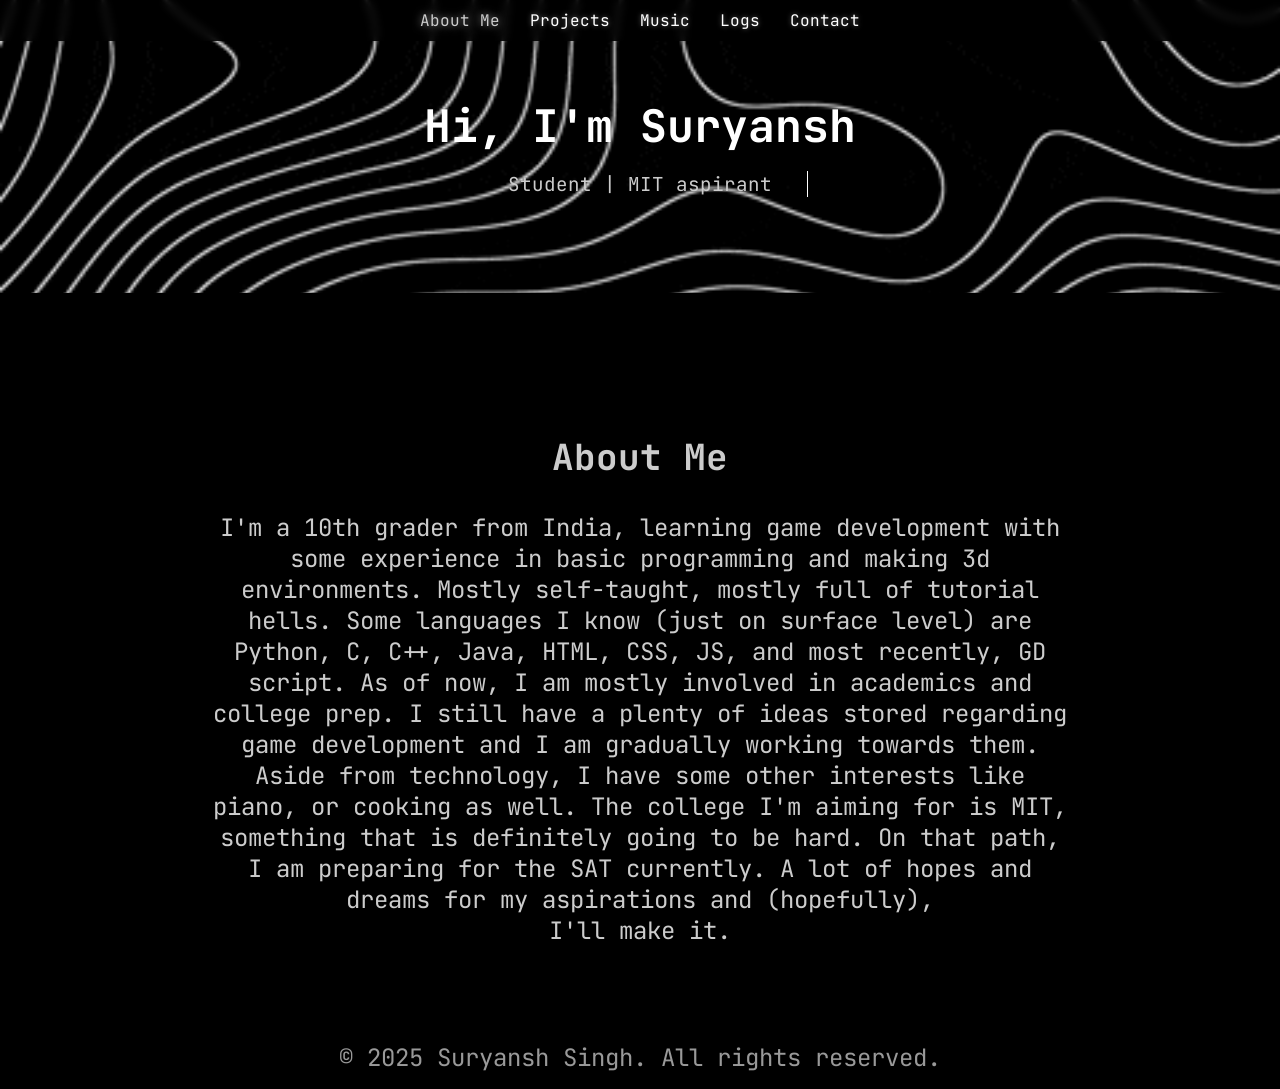
==== index.html @ 4a1736a3 "index.html: fixed commit revert" ====
<!DOCTYPE html>
<html lang="en">
<head>
  <meta charset="UTF-8" />
  <meta name="viewport" content="width=device-width, initial-scale=1.0"/>
  <title>My Portfolio</title>
  <link rel="stylesheet" href="style.css" />
  <link href="https://fonts.googleapis.com/css2?family=Fira+Mono&family=IBM+Plex+Mono&family=JetBrains+Mono&family=Source+Code+Pro&display=swap" rel="stylesheet">
</head>
<body>
  <nav>
    <ul class="tabs">
      <li class="tab active" data-tab="about">About Me</li>
      <li class="tab" data-tab="projects">Projects</li>
      <li class="tab" data-tab="music">Music</li>
      <li class="tab" data-tab="logs">Logs</li>
      <li class="tab" data-tab="contact">Contact</li>
    </ul>
  </nav>
  <header class="header">
    <div class="container">
      <h1>Hi, I'm Suryansh</h1>
      <p>Student | MIT aspirant</p>
    </div>
  </header>
  <main id="main">
    <div class="background-words"></div>
  <section id="about" class="tab-content active">
    <div class="container">
      <h2>About Me</h2>
      <br>
      <p>I'm a 10th grader from India, learning game development with some experience in basic programming and making 3d environments.
      Mostly self-taught, mostly full of tutorial hells.
      Some languages I know (just on surface level) are Python, C, C++, Java, HTML, CSS, JS, and most recently, GD script.
      As of now, I am mostly involved in academics and college prep.
      I still have a plenty of ideas stored regarding game development and I am gradually working towards them.
      Aside from technology, I have some other interests like piano, or cooking as well.
      The college I'm aiming for is MIT, something that is definitely going to be hard.
      On that path, I am preparing for the SAT currently.
      A lot of hopes and dreams for my aspirations and (hopefully),<br> I'll make it.
      </p>
    </div>
  </section>

  <section id="projects" class="tab-content">
    <div class="container">
      <h2>Projects</h2>
      <div class="project-list">
        <div class="project">
          <h3>Project One</h3>
          <p>A portfolio I made when I was around 10(it was worse than this one)</p>
        </div>
        <br><br>
        <div class="project">
          <h3>Project Two, and many more</h3>
          <p>A collection of old repositories on github I made when I was 11, mostly containg html css and js(its not that useful just basic stuff and normal ideas)</p>
        </div>
        <br><br>
        <div class="project">
          <h3>Project Three</h3>
          <p>Not really a "project", but some C files I started with in CS50 by harvard when I was 13(just a part of the course is on my github)</p>
        </div>
        <br><br>
        <div class="project">
          <h3>Project Four</h3>
          <p>A working download manager in Java I made when I was 13, while referring to a book that taught Java(Of course no one would use my manager and it had been replicated 100 times, but it was still an accomplishment for me)</p>
        </div>
        <br><br>
        <div class="project">
          <h3>Project Five</h3>
          <p>Mostly lost game projects, both 2d and 3d, but it was all tutorial garbage. I'm making one on my own now, so that's the big project 5</p>
        </div>
        <div class="project">
          <h3>Honorable Mention</h3>
          <p>This webpage itself is one of my best works(yes, thats how bad I usually am)</p>
        </div>
      </div>
    </div>
  </section>

<section id="music" class="tab-content">
  <div class="container">
    <h2>Music</h2>

    <p>Here are a few tracks I vibe to while working on projects:</p>
    <div class="spotify-embed">
      <iframe style="border-radius:12px" src="https://open.spotify.com/embed/track/0FcS0Cpz3tK1DLXIzr6iL2?utm_source=generator" width="100%" height="152" frameBorder="0" allowfullscreen="" allow="autoplay; clipboard-write; encrypted-media; fullscreen; picture-in-picture" loading="lazy"></iframe>
    </div>
    <br><br>
    <div class="spotify-embed">
      <iframe style="border-radius:12px" src="https://open.spotify.com/embed/track/6y87Q8nkhHP2YqowavLdPA?utm_source=generator" width="100%" height="152" frameBorder="0" allowfullscreen="" allow="autoplay; clipboard-write; encrypted-media; fullscreen; picture-in-picture" loading="lazy"></iframe>
    </div>
    <br><br>
    <div class="spotify-embed">
     <iframe style="border-radius:12px" src="https://open.spotify.com/embed/track/0G7OpVtCu40XSaISy0PvpD?utm_source=generator" width="100%" height="152" frameBorder="0" allowfullscreen="" allow="autoplay; clipboard-write; encrypted-media; fullscreen; picture-in-picture" loading="lazy"></iframe>
    </div>
  </div>
</section>
  <section id="logs" class="tab-content">
    <div class="container">
      <h2>Game Project Log</h2>
      <div class="log-list">
        <div class="log">
          <h3>LOG #1</h3>
          <p>August 6: Start of development phase</p>
        </div>
      </div>
    </div>
  </section>
  <section id="contact" class="tab-content">
    <div class="container">
      <h2>Contact Me</h2>
      <p>Discord: 01_zandatsu</p>
    </div>
  </main>
  </section>
  <footer class="footer">
    <div class="container">
      <p>&copy; 2025 Suryansh Singh. All rights reserved.</p>
    </div>
  </footer>
<script>
  const tabs = document.querySelectorAll('.tab');
  const contents = document.querySelectorAll('.tab-content');

  tabs.forEach(tab => {
    tab.addEventListener('click', () => {
      tabs.forEach(t => t.classList.remove('active'));
      contents.forEach(c => c.classList.remove('active'));

      tab.classList.add('active');
      document.getElementById(tab.dataset.tab).classList.add('active');
    });
  });
  </script>
</body>

</html>
---- style.css ----
@import url('https://fonts.googleapis.com/css2?family=JetBrains+Mono&display=swap');

* {
  margin: 0;
  padding: 0;
  box-sizing: border-box;
}

body {
  font-family: 'JetBrains Mono', monospace;
  font-size: x-large;
  color: #cccccc;
  background-color: #000000;
  position: relative;
  overflow-x: hidden;
  z-index: 0;
}
.container {
  max-width: 900px;
  margin: 0 auto;    
  padding: 0 20px;
  text-align: center;
}
.header {
  background: url('b&ww.gif') repeat;
  background-size: cover;
  background-position: center;
  background-attachment: fixed;
  color: #ffffff;
  text-align: center;
  padding: 6rem 0;
}

.header h1 {
  font-size: 2.8rem;
  margin-bottom: 1rem;
  animation: glowPulse 2s ease-in-out infinite;
}

.header p {
  font-size: 1.2rem;
  color: #cccccc;
  margin: auto;
  white-space: nowrap;
  overflow: hidden;
  border-right: 1px solid #ffffff;
  width: 28ch;
  animation:
    typewriter 3s steps(28) 1s 1 normal both,
    blinkCursor 0.75s step-end infinite;
}

.about,
.projects,
.contact,
.logs,
.music {
  position: relative;
  z-index: 1;
  max-width: 1000px;
  margin: 60px auto;
  padding: 2rem;
  background: black;
  border-radius: 10px;
  box-shadow: 0 0 15px rgba(255, 255, 255, 0.1);
  text-align: center;
  display: flex;
  flex-direction: column;
  align-items: center;
}

.about h2,
.projects h2,
.contact h2,
.logs h2,
.music h2 {
  color: #ffffff;
  margin-bottom: 1rem;
  text-align: center;
}

.projects .project-list,
.log .logs {
  display: grid;
  grid-template-columns: repeat(auto-fit, minmax(250px, 1fr));
  gap: 1.5rem;
}

.project,
.log {
  background: #111111;
  padding: 1rem;
  border-radius: 8px;
  color: #cccccc;
  border-left: 4px solid #ffffff;
}

.footer {
  background-color: #000000;
  color: #999999;
  text-align: center;
  padding: 1rem;
}

@keyframes glowPulse {
  0%, 100% {
    text-shadow:
      0 0 4px rgba(255, 255, 255, 0.6),
      0 0 8px rgba(255, 255, 255, 0.4);
  }
  50% {
    text-shadow:
      0 0 6px rgba(255, 255, 255, 0.8),
      0 0 12px rgba(255, 255, 255, 0.5);
  }
}

@keyframes typewriter {
  from { width: 0 }
  to { width: 28ch }
}

@keyframes blinkCursor {
  50% { border-color: transparent; }
}

nav {
  position: fixed;
  top: 0;
  width: 100%;
  background: rgba(0, 0, 0, 0.85);
  backdrop-filter: blur(4px);
  z-index: 1000;
}

.tabs {
  display: flex;
  justify-content: center;
  padding: 10px 0;
  list-style: none;
  margin: 0;
}

.tab {
  margin: 0 15px;
  cursor: pointer;
  font-size: 1rem;
  color: #ffffff;
  transition: color 0.3s;
  text-shadow: 0 0 5px rgba(255, 255, 255, 0.4);
}

.tab:hover,
.tab.active {
  color: #cccccc;
  text-shadow: 0 0 8px rgba(255, 255, 255, 0.6);
}

.tab-content {
  display: none;
  padding: 140px 30px 80px;
  animation: fadeIn 0.5s ease-in-out;
}

.tab-content.active {
  display: block;
}

@keyframes fadeIn {
  from {
    opacity: 0;
    transform: translateY(20px);
  }
  to {
    opacity: 1;
    transform: translateY(0);
  }
}

img {
  filter: grayscale(100%);
}
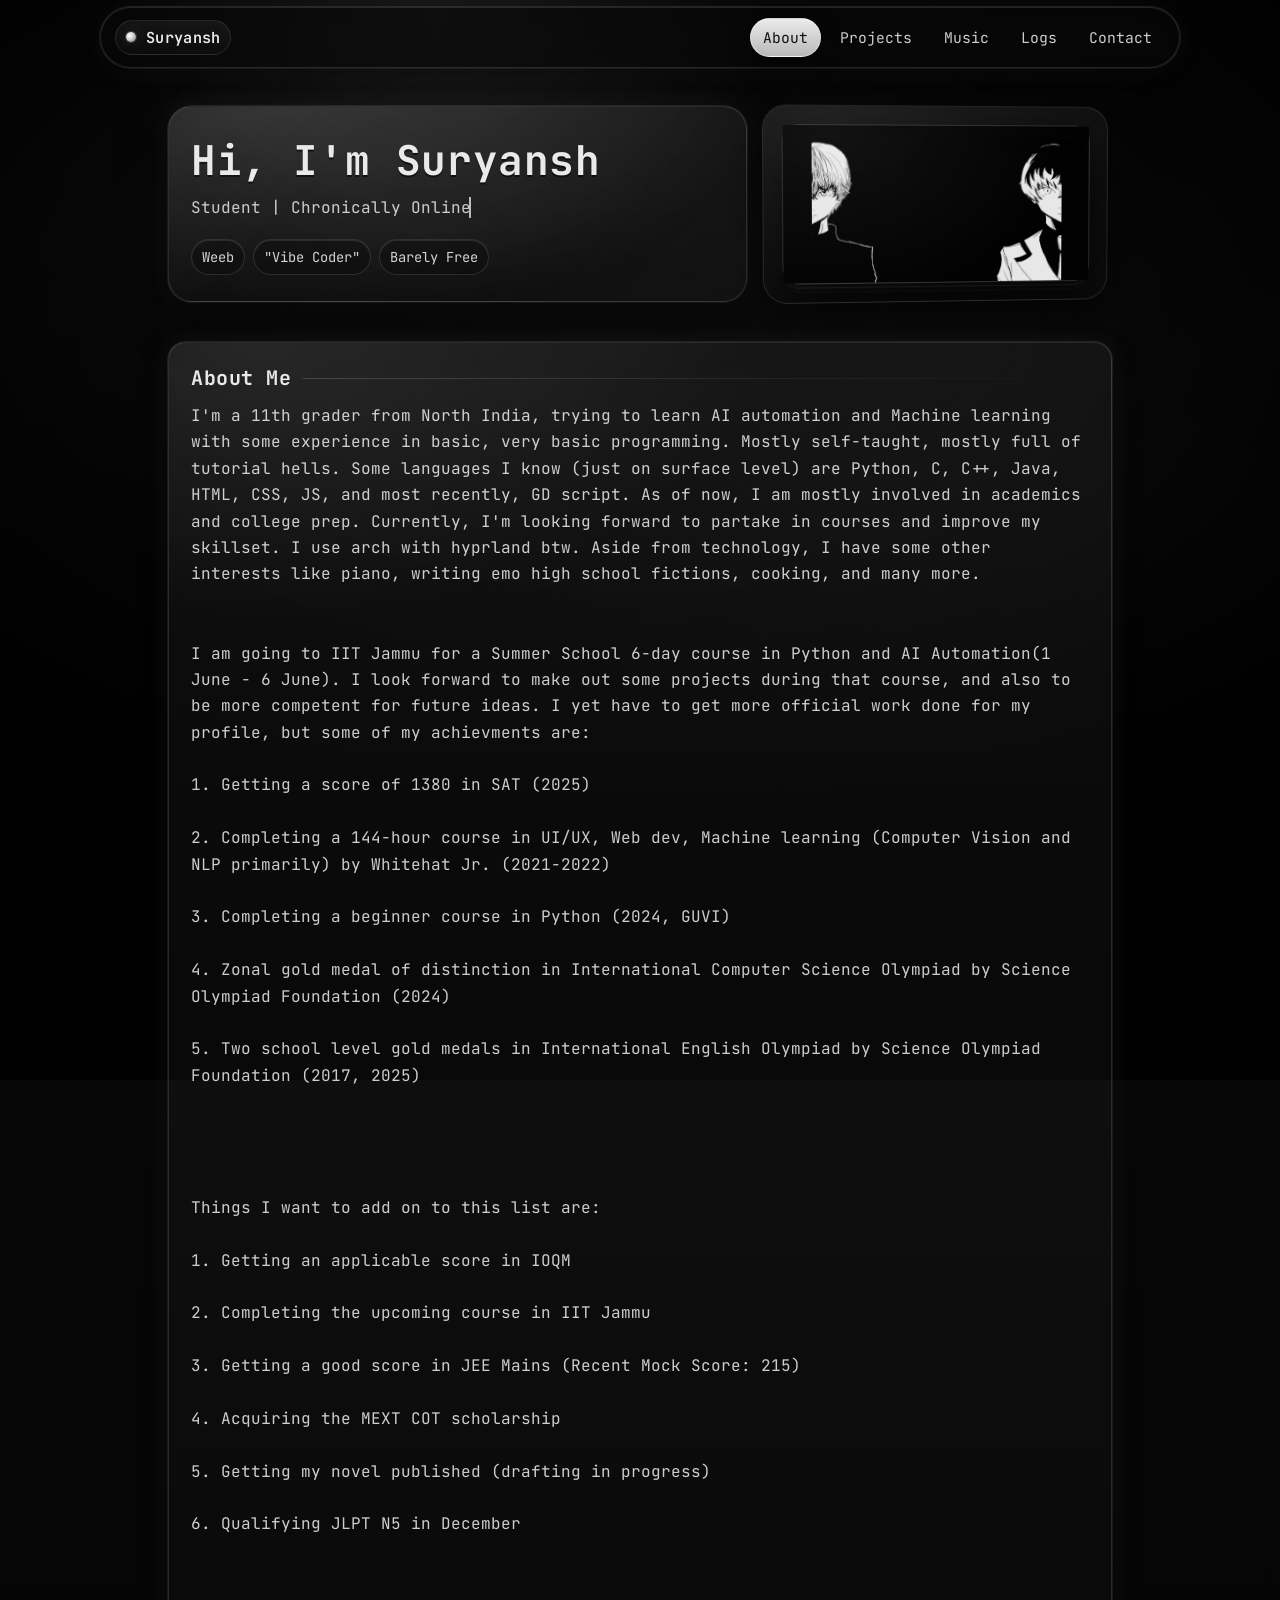
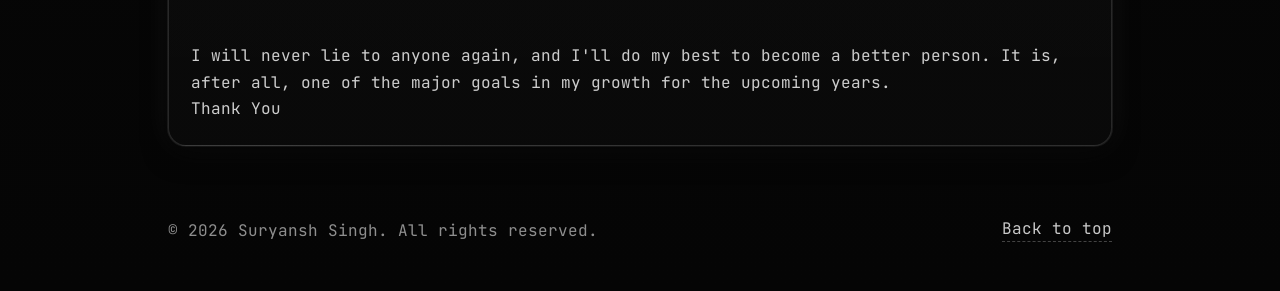
==== commit 0ff513a9: "portfolio: 2026 revamp" ====
--- a/index.html
+++ b/index.html
@@ -4,139 +4,263 @@
   <meta charset="UTF-8" />
   <meta name="viewport" content="width=device-width, initial-scale=1.0"/>
   <title>My Portfolio</title>
+
   <link rel="stylesheet" href="style.css" />
-  <link href="https://fonts.googleapis.com/css2?family=Fira+Mono&family=IBM+Plex+Mono&family=JetBrains+Mono&family=Source+Code+Pro&display=swap" rel="stylesheet">
+  <link href="https://fonts.googleapis.com/css2?family=JetBrains+Mono:wght@400;600&display=swap" rel="stylesheet">
 </head>
+
 <body>
-  <nav>
-    <ul class="tabs">
-      <li class="tab active" data-tab="about">About Me</li>
-      <li class="tab" data-tab="projects">Projects</li>
-      <li class="tab" data-tab="music">Music</li>
-      <li class="tab" data-tab="logs">Logs</li>
-      <li class="tab" data-tab="contact">Contact</li>
-    </ul>
+  <div class="bg" aria-hidden="true">
+    <div class="bg__vignette"></div>
+    <div class="bg__grain"></div>
+    <div class="bg__grid"></div>
+    <div class="bg__spotlight"></div>
+  </div>
+
+  <nav class="nav">
+    <div class="nav__inner">
+      <div class="nav__brand" title="Home">
+        <span class="nav__dot"></span>
+        <span class="nav__brandText">Suryansh</span>
+      </div>
+
+      <ul class="tabs" role="tablist" aria-label="Sections">
+        <li class="tab active" role="tab" aria-selected="true" tabindex="0" data-tab="about">About</li>
+        <li class="tab" role="tab" aria-selected="false" tabindex="0" data-tab="projects">Projects</li>
+        <li class="tab" role="tab" aria-selected="false" tabindex="0" data-tab="music">Music</li>
+        <li class="tab" role="tab" aria-selected="false" tabindex="0" data-tab="logs">Logs</li>
+        <li class="tab" role="tab" aria-selected="false" tabindex="0" data-tab="contact">Contact</li>
+      </ul>
+
+      <div class="nav__hint">Tab / click</div>
+    </div>
   </nav>
-  <header class="header">
-    <div class="container">
-      <h1>Hi, I'm Suryansh</h1>
-      <p>Student | MIT aspirant</p>
+
+  <header class="header" id="top">
+    <div class="container hero">
+      <div class="hero__panel">
+        <h1 class="hero__title">Hi, I'm Suryansh</h1>
+        <p class="hero__subtitle">Student | Chronically Online</Wannabe-Honest></p>
+
+        <div class="hero__meta">
+          <span class="pill">Weeb</span>
+          <span class="pill">"Vibe Coder"</span>
+          <span class="pill">Barely Free</span>
+        </div>
+      </div>
+
+      <div class="hero__cardStack" aria-hidden="true">
+        <div class="stackCard stackCard--back"></div>
+        <div class="stackCard stackCard--mid"></div>
+        <div class="stackCard stackCard--front">
+          <img class="stackImg"src="image.jpg"/>
+        </div>
+      </div>
     </div>
   </header>
+
   <main id="main">
-    <div class="background-words"></div>
-  <section id="about" class="tab-content active">
-    <div class="container">
-      <h2>About Me</h2>
-      <br>
-      <p>I'm a 10th grader from India, learning game development with some experience in basic programming and making 3d environments.
-      Mostly self-taught, mostly full of tutorial hells.
-      Some languages I know (just on surface level) are Python, C, C++, Java, HTML, CSS, JS, and most recently, GD script.
-      As of now, I am mostly involved in academics and college prep.
-      I still have a plenty of ideas stored regarding game development and I am gradually working towards them.
-      Aside from technology, I have some other interests like piano, or cooking as well.
-      The college I'm aiming for is MIT, something that is definitely going to be hard.
-      On that path, I am preparing for the SAT currently.
-      A lot of hopes and dreams for my aspirations and (hopefully),<br> I'll make it.
-      </p>
-    </div>
-  </section>
-
-  <section id="projects" class="tab-content">
-    <div class="container">
-      <h2>Projects</h2>
-      <div class="project-list">
-        <div class="project">
-          <h3>Project One</h3>
-          <p>A portfolio I made when I was around 10(it was worse than this one)</p>
-        </div>
-        <br><br>
-        <div class="project">
-          <h3>Project Two, and many more</h3>
-          <p>A collection of old repositories on github I made when I was 11, mostly containg html css and js(its not that useful just basic stuff and normal ideas)</p>
-        </div>
-        <br><br>
-        <div class="project">
-          <h3>Project Three</h3>
-          <p>Not really a "project", but some C files I started with in CS50 by harvard when I was 13(just a part of the course is on my github)</p>
-        </div>
-        <br><br>
-        <div class="project">
-          <h3>Project Four</h3>
-          <p>A working download manager in Java I made when I was 13, while referring to a book that taught Java(Of course no one would use my manager and it had been replicated 100 times, but it was still an accomplishment for me)</p>
-        </div>
-        <br><br>
-        <div class="project">
-          <h3>Project Five</h3>
-          <p>Mostly lost game projects, both 2d and 3d, but it was all tutorial garbage. I'm making one on my own now, so that's the big project 5</p>
-        </div>
-        <div class="project">
-          <h3>Honorable Mention</h3>
-          <p>This webpage itself is one of my best works(yes, thats how bad I usually am)</p>
-        </div>
-      </div>
-    </div>
-  </section>
-
-<section id="music" class="tab-content">
-  <div class="container">
-    <h2>Music</h2>
-
-    <p>Here are a few tracks I vibe to while working on projects:</p>
-    <div class="spotify-embed">
-      <iframe style="border-radius:12px" src="https://open.spotify.com/embed/track/0FcS0Cpz3tK1DLXIzr6iL2?utm_source=generator" width="100%" height="152" frameBorder="0" allowfullscreen="" allow="autoplay; clipboard-write; encrypted-media; fullscreen; picture-in-picture" loading="lazy"></iframe>
-    </div>
-    <br><br>
-    <div class="spotify-embed">
-      <iframe style="border-radius:12px" src="https://open.spotify.com/embed/track/6y87Q8nkhHP2YqowavLdPA?utm_source=generator" width="100%" height="152" frameBorder="0" allowfullscreen="" allow="autoplay; clipboard-write; encrypted-media; fullscreen; picture-in-picture" loading="lazy"></iframe>
-    </div>
-    <br><br>
-    <div class="spotify-embed">
-     <iframe style="border-radius:12px" src="https://open.spotify.com/embed/track/0G7OpVtCu40XSaISy0PvpD?utm_source=generator" width="100%" height="152" frameBorder="0" allowfullscreen="" allow="autoplay; clipboard-write; encrypted-media; fullscreen; picture-in-picture" loading="lazy"></iframe>
-    </div>
-  </div>
-</section>
-  <section id="logs" class="tab-content">
-    <div class="container">
-      <h2>Game Project Log</h2>
-      <div class="log-list">
-        <div class="log">
-          <h3>LOG #1</h3>
-          <p>August 6: Start of development phase</p>
-        </div>
-      </div>
-    </div>
-  </section>
-  <section id="contact" class="tab-content">
-    <div class="container">
-      <h2>Contact Me</h2>
-      <p>Discord: 01_zandatsu</p>
-    </div>
+    <section id="about" class="tab-content active" role="tabpanel" aria-labelledby="about-tab">
+      <div class="container">
+        <div class="panel">
+          <div class="panel__header">
+            <h2>About Me</h2>
+            <div class="panel__line"></div>
+          </div>
+
+          <p class="lead">
+            I'm a 11th grader from North India, trying to learn AI automation and Machine learning with some experience in basic, very basic programming.
+            Mostly self-taught, mostly full of tutorial hells.
+            Some languages I know (just on surface level) are Python, C, C++, Java, HTML, CSS, JS, and most recently, GD script.
+            As of now, I am mostly involved in academics and college prep.
+            Currently, I'm looking forward to partake in courses and improve my skillset.
+            I use arch with hyprland btw.
+            Aside from technology, I have some other interests like piano, writing emo high school fictions, cooking, and many more.
+            <br><br><br>
+            I am going to IIT Jammu for a Summer School 6-day course in Python and AI Automation(1 June - 6 June).
+            I look forward to make out some projects during that course, and also to be more competent for future ideas.
+            I yet have to get more official work done for my profile, but some of my achievments are:<br><br>
+            1. Getting a score of 1380 in SAT (2025)<br><br>
+            2. Completing a 144-hour course in UI/UX, Web dev, Machine learning (Computer Vision and NLP primarily) by Whitehat Jr. (2021-2022)<br><br>
+            3. Completing a beginner course in Python (2024, GUVI)<br><br>
+            4. Zonal gold medal of distinction in International Computer Science Olympiad by Science Olympiad Foundation (2024)<br><br>
+            5. Two school level gold medals in International English Olympiad by Science Olympiad Foundation (2017, 2025)<br><br>
+            <br><br><br>
+            Things I want to add on to this list are:<br><br>
+            1. Getting an applicable score in IOQM<br><br>
+            2. Completing the upcoming course in IIT Jammu<br><br>
+            3. Getting a good score in JEE Mains (Recent Mock Score: 215)<br><br>
+            4. Acquiring the MEXT COT scholarship<br><br>
+            5. Getting my novel published (drafting in progress)<br><br>
+            6. Qualifying JLPT N5 in December<br><br>
+            <br><br><br>
+            I will never lie to anyone again, and I'll do my best to become a better person. It is, after all, one of the major goals in my growth for the upcoming years.
+            <br>
+            Thank You
+          </p>
+        </div>
+      </div>
+    </section>
+    <section id="projects" class="tab-content" role="tabpanel">
+      <div class="container">
+        <div class="panel">
+          <div class="panel__header">
+            <h2>Projects</h2>
+            <div class="panel__line"></div>
+          </div>
+
+          <div class="grid">
+            <article class="card">
+              <h3>Project One</h3>
+              <p>A portfolio I made when I was around 10(it was worse than this one)</p>
+            </article>
+
+            <article class="card">
+              <h3>Project Two, and many more</h3>
+              <p>A collection of old repositories on github I made when I was 11, mostly containg html css and js(its not that useful just basic stuff and normal ideas)</p>
+            </article>
+
+            <article class="card">
+              <h3>Project Three</h3>
+              <p>Not really a "project", but some C files I started with in CS50 by harvard when I was 13(just a part of the course is on my github)</p>
+            </article>
+
+            <article class="card">
+              <h3>Project Four</h3>
+              <p>A working download manager in Java I made when I was 13, while referring to a book that taught Java (replicated 100 times, but it taught me a lot).</p>
+            </article>
+
+            <article class="card">
+              <h3>Project Five</h3>
+              <p>Mostly lost game projects, both 2d and 3d, but it was all tutorial garbage. I'm making one on my own now, so that's the big project 5</p>
+            </article>
+
+            <article class="card">
+              <h3>Honorable Mention</h3>
+              <p>This webpage itself is one of my best works (yes, thats how bad I usually am)</p>
+            </article>
+          </div>
+        </div>
+      </div>
+    </section>
+
+    <section id="music" class="tab-content" role="tabpanel">
+      <div class="container">
+        <div class="panel">
+          <div class="panel__header">
+            <h2>Music</h2>
+            <div class="panel__line"></div>
+          </div>
+
+          <p class="muted">My only playlist: </p>
+
+          <div class="embedList">
+            <div class="embedCard">
+              <iframe data-testid="embed-iframe" style="border-radius:12px" src="https://open.spotify.com/embed/playlist/4jfJbWgGCdaaZDLKvN53gX?utm_source=generator&theme=0" width="100%" height="352" frameBorder="0" allowfullscreen="" allow="autoplay; clipboard-write; encrypted-media; fullscreen; picture-in-picture" loading="lazy"></iframe>
+            </div>
+          </div>
+        </div>
+      </div>
+    </section>
+
+    <section id="logs" class="tab-content" role="tabpanel">
+      <div class="container">
+        <div class="panel">
+          <div class="panel__header">
+            <h2>Game Project Log</h2>
+            <div class="panel__line"></div>
+          </div>
+
+          <div class="grid grid--logs">
+            <article class="card card--log">
+              <h3>LOG #1</h3>
+              <p>Updating This Website!</p>
+            </article>
+          </div>
+        </div>
+      </div>
+    </section>
+    <section id="contact" class="tab-content" role="tabpanel">
+      <div class="container">
+        <div class="panel">
+          <div class="panel__header">
+            <h2>Contact Me</h2>
+            <div class="panel__line"></div>
+          </div>
+
+          <div class="contactRow">
+            <div class="card card--inline">
+              <h3>Discord</h3>
+              <p><span class="mono">swordsarecoolest</span></p>
+            </div>
+
+            <div class="card card--inline">
+              <h3>Tip</h3>
+              <p class="muted">Click tabs, use keyboard, hover cards. Have a good day.</p>
+            </div>
+          </div>
+        </div>
+      </div>
+    </section>
   </main>
-  </section>
+
   <footer class="footer">
-    <div class="container">
-      <p>&copy; 2025 Suryansh Singh. All rights reserved.</p>
+    <div class="container footer__inner">
+      <p>&copy; 2026 Suryansh Singh. All rights reserved.</p>
+      <a class="toTop" href="#top">Back to top</a>
     </div>
   </footer>
-<script>
-  const tabs = document.querySelectorAll('.tab');
-  const contents = document.querySelectorAll('.tab-content');
-
-  tabs.forEach(tab => {
-    tab.addEventListener('click', () => {
-      tabs.forEach(t => t.classList.remove('active'));
+
+  <script>
+    const tabs = document.querySelectorAll('.tab');
+    const contents = document.querySelectorAll('.tab-content');
+
+    function setActive(tab) {
+      tabs.forEach(t => {
+        t.classList.remove('active');
+        t.setAttribute('aria-selected', 'false');
+        t.tabIndex = -1;
+      });
       contents.forEach(c => c.classList.remove('active'));
 
       tab.classList.add('active');
-      document.getElementById(tab.dataset.tab).classList.add('active');
+      tab.setAttribute('aria-selected', 'true');
+      tab.tabIndex = 0;
+
+      const panel = document.getElementById(tab.dataset.tab);
+      panel.classList.add('active');
+      panel.style.animation = 'none';
+      panel.offsetHeight; //refloww
+      panel.style.animation = '';
+    }
+
+    tabs.forEach(tab => {
+      tab.addEventListener('click', () => setActive(tab));
+      tab.addEventListener('keydown', (e) => {
+        const idx = [...tabs].indexOf(tab);
+        if (e.key === 'Enter' || e.key === ' ') {
+          e.preventDefault();
+          setActive(tab);
+        }
+        if (e.key === 'ArrowRight') {
+          e.preventDefault();
+          tabs[(idx + 1) % tabs.length].focus();
+        }
+        if (e.key === 'ArrowLeft') {
+          e.preventDefault();
+          tabs[(idx - 1 + tabs.length) % tabs.length].focus();
+        }
+      });
     });
-  });
+    const stack = document.querySelector('.hero__cardStack');
+    window.addEventListener('mousemove', (e) => {
+      if (!stack) return;
+      const x = (e.clientX / window.innerWidth - 0.5);
+      const y = (e.clientY / window.innerHeight - 0.5);
+      stack.style.setProperty('--rx', String((-y * 6).toFixed(2)) + 'deg');
+      stack.style.setProperty('--ry', String((x * 10).toFixed(2)) + 'deg');
+    }, { passive: true });
   </script>
 </body>
-
-</html> 
-
-
-
-
+</html>
+
--- a/style.css
+++ b/style.css
@@ -1,183 +1,457 @@
-@import url('https://fonts.googleapis.com/css2?family=JetBrains+Mono&display=swap');
-
-* {
-  margin: 0;
-  padding: 0;
-  box-sizing: border-box;
-}
-
-body {
-  font-family: 'JetBrains Mono', monospace;
-  font-size: x-large;
-  color: #cccccc;
-  background-color: #000000;
-  position: relative;
-  overflow-x: hidden;
-  z-index: 0;
-}
-.container {
-  max-width: 900px;
-  margin: 0 auto;    
-  padding: 0 20px;
-  text-align: center;
-}
-.header {
-  background: url('b&ww.gif') repeat;
-  background-size: cover;
-  background-position: center;
-  background-attachment: fixed;
-  color: #ffffff;
-  text-align: center;
-  padding: 6rem 0;
-}
-
-.header h1 {
-  font-size: 2.8rem;
-  margin-bottom: 1rem;
-  animation: glowPulse 2s ease-in-out infinite;
-}
-
-.header p {
-  font-size: 1.2rem;
-  color: #cccccc;
-  margin: auto;
+@import url('https://fonts.googleapis.com/css2?family=JetBrains+Mono:wght@400;600&display=swap');
+
+:root{
+  --bg0:#050505;
+  --bg1:#090909;
+  --panel:#0b0b0b;
+  --panel2:#101010;
+  --ink:#e9e9e9;
+  --muted:#b9b9b9;
+  --dim:#8c8c8c;
+
+  --border: rgba(255,255,255,.10);
+  --border2: rgba(255,255,255,.14);
+
+  --shadowA: 0 18px 45px rgba(0,0,0,.65);
+  --shadowB: 0 10px 24px rgba(0,0,0,.55);
+  --shadowC: 0 6px 16px rgba(0,0,0,.45);
+
+  --radius: 18px;
+  --radius2: 14px;
+
+  --glow: 0 0 0 1px rgba(255,255,255,.10), 0 0 32px rgba(255,255,255,.06);
+  --ease: cubic-bezier(.2,.8,.2,1);
+
+  --navH: 74px;
+}
+
+*{ box-sizing:border-box; }
+html{ scroll-behavior:smooth; }
+body{
+  margin:0;
+  font-family:'JetBrains Mono', ui-monospace, SFMono-Regular, Menlo, Monaco, Consolas, "Liberation Mono","Courier New", monospace;
+  color: var(--ink);
+  background: radial-gradient(1200px 700px at 15% 10%, #101010 0%, transparent 55%),
+              radial-gradient(1000px 700px at 85% 25%, #0e0e0e 0%, transparent 55%),
+              linear-gradient(180deg, var(--bg1), var(--bg0));
+  overflow-x:hidden;
+}
+
+/* Background FX (monochrome only) */
+.bg{ position:fixed; inset:0; z-index:-1; pointer-events:none; }
+.bg__vignette{
+  position:absolute; inset:-20%;
+  background:
+    radial-gradient(closest-side at 50% 40%, rgba(0,0,0,0) 0%, rgba(0,0,0,.65) 70%, rgba(0,0,0,.95) 100%);
+  transform: translateZ(0);
+}
+.bg__grid{
+  position:absolute; inset:0;
+  background:
+    linear-gradient(rgba(255,255,255,.06) 1px, transparent 1px),
+    linear-gradient(90deg, rgba(255,255,255,.06) 1px, transparent 1px);
+  background-size: 80px 80px;
+  opacity:.08;
+  mask-image: radial-gradient(closest-side at 50% 20%, rgba(0,0,0,.9), rgba(0,0,0,0));
+}
+.bg__spotlight{
+  position:absolute; inset:-30%;
+  background: radial-gradient(600px 480px at 40% 20%, rgba(255,255,255,.12), transparent 60%);
+  filter: blur(2px);
+  opacity:.55;
+}
+.bg__grain{
+  position:absolute; inset:0;
+  background-image: url("data:image/svg+xml,%3Csvg xmlns='http://www.w3.org/2000/svg' width='260' height='260'%3E%3Cfilter id='n'%3E%3CfeTurbulence type='fractalNoise' baseFrequency='.75' numOctaves='3' stitchTiles='stitch'/%3E%3C/filter%3E%3Crect width='260' height='260' filter='url(%23n)' opacity='.22'/%3E%3C/svg%3E");
+  opacity:.07;
+  mix-blend-mode: overlay;
+}
+
+.container{
+  max-width: 980px;
+  margin: 0 auto;
+  padding: 0 18px;
+}
+
+.nav{
+  position:fixed;
+  top:0; left:0; right:0;
+  z-index:1000;
+  height: var(--navH);
+  display:flex;
+  align-items:center;
+  padding: 12px 14px;
+}
+.nav__inner{
+  width:min(1080px, calc(100% - 10px));
+  margin:0 auto;
+  display:flex;
+  align-items:center;
+  justify-content:space-between;
+  gap:14px;
+
+  border: 1px solid rgba(255,255,255,.12);
+  border-radius: 999px;
+  background: rgba(10,10,10,.55);
+  backdrop-filter: blur(10px);
+  box-shadow: var(--shadowC), var(--glow);
+  padding: 10px 14px;
+}
+
+.nav__brand{
+  display:flex;
+  align-items:center;
+  gap:10px;
+  padding: 6px 10px;
+  border-radius:999px;
+  border: 1px solid rgba(255,255,255,.10);
+  background: linear-gradient(180deg, rgba(255,255,255,.06), rgba(255,255,255,.02));
+}
+.nav__dot{
+  width:10px; height:10px;
+  border-radius:999px;
+  background: radial-gradient(circle at 35% 35%, #fff, #cfcfcf 45%, #6d6d6d 100%);
+  box-shadow: 0 0 0 1px rgba(255,255,255,.18), 0 0 16px rgba(255,255,255,.14);
+}
+.nav__brandText{
+  font-weight:600;
+  letter-spacing:.3px;
+  font-size: .95rem;
+  color: rgba(255,255,255,.92);
+}
+
+.nav__hint{
+  display:none;
+  color: rgba(255,255,255,.55);
+  font-size:.85rem;
+  padding-right: 6px;
+}
+
+.tabs{
+  list-style:none;
+  margin:0;
+  padding:0;
+  display:flex;
+  align-items:center;
+  gap: 6px;
+  flex-wrap:wrap;
+  justify-content:center;
+}
+.tab{
+  user-select:none;
+  cursor:pointer;
+  padding: 9px 12px;
+  border-radius:999px;
+  color: rgba(255,255,255,.80);
+  font-size:.92rem;
+  border: 1px solid transparent;
+  transition: transform .22s var(--ease), background .22s var(--ease), border-color .22s var(--ease), color .22s var(--ease);
+  outline: none;
+}
+.tab:hover{
+  transform: translateY(-1px);
+  border-color: rgba(255,255,255,.14);
+  background: rgba(255,255,255,.06);
+}
+.tab.active{
+  color: rgba(0,0,0,.92);
+  background: linear-gradient(180deg, rgba(255,255,255,.92), rgba(255,255,255,.72));
+  border-color: rgba(255,255,255,.35);
+  box-shadow: 0 10px 22px rgba(0,0,0,.35);
+}
+.tab:focus-visible{
+  box-shadow: 0 0 0 3px rgba(255,255,255,.16);
+}
+
+.header{
+  padding-top: calc(var(--navH) + 32px);
+  padding-bottom: 22px;
+}
+.hero{
+  display:grid;
+  grid-template-columns: 1.25fr .75fr;
+  align-items:stretch;
+  gap: 18px;
+}
+.hero__panel{
+  border-radius: calc(var(--radius) + 6px);
+  border: 1px solid rgba(255,255,255,.12);
+  background:
+    radial-gradient(900px 380px at 20% 0%, rgba(255,255,255,.10), transparent 55%),
+    linear-gradient(180deg, rgba(255,255,255,.06), rgba(255,255,255,.02));
+  box-shadow: var(--shadowA), var(--glow);
+  padding: 26px 22px;
+  position:relative;
+  overflow:hidden;
+}
+.hero__panel:before{
+  content:"";
+  position:absolute;
+  inset:0;
+  background:
+    linear-gradient(135deg, rgba(255,255,255,.10), transparent 35%),
+    linear-gradient(315deg, rgba(255,255,255,.06), transparent 40%);
+  opacity:.35;
+  pointer-events:none;
+}
+.hero__title{
+  margin:0 0 10px 0;
+  font-size: clamp(2rem, 3.2vw, 3rem);
+  letter-spacing: .6px;
+  text-shadow: 0 2px 0 rgba(0,0,0,.55);
+}
+.hero__subtitle{
+  margin:0;
+  color: rgba(255,255,255,.78);
+  display:inline-block;
+  padding-right: 8px;
+  border-right: 2px solid rgba(255,255,255,.7);
   white-space: nowrap;
   overflow: hidden;
-  border-right: 1px solid #ffffff;
   width: 28ch;
   animation:
-    typewriter 3s steps(28) 1s 1 normal both,
-    blinkCursor 0.75s step-end infinite;
-}
-
-.about,
-.projects,
-.contact,
-.logs,
-.music {
-  position: relative;
-  z-index: 1;
-  max-width: 1000px;
-  margin: 60px auto;
-  padding: 2rem;
-  background: black;
-  border-radius: 10px;
-  box-shadow: 0 0 15px rgba(255, 255, 255, 0.1);
-  text-align: center;
-  display: flex;
-  flex-direction: column;
-  align-items: center;
-}
-
-.about h2,
-.projects h2,
-.contact h2,
-.logs h2,
-.music h2 {
-  color: #ffffff;
-  margin-bottom: 1rem;
-  text-align: center;
-}
-
-.projects .project-list,
-.log .logs {
-  display: grid;
-  grid-template-columns: repeat(auto-fit, minmax(250px, 1fr));
-  gap: 1.5rem;
-}
-
-.project,
-.log {
-  background: #111111;
-  padding: 1rem;
-  border-radius: 8px;
-  color: #cccccc;
-  border-left: 4px solid #ffffff;
-}
-
-.footer {
-  background-color: #000000;
-  color: #999999;
-  text-align: center;
-  padding: 1rem;
-}
-
-@keyframes glowPulse {
-  0%, 100% {
-    text-shadow:
-      0 0 4px rgba(255, 255, 255, 0.6),
-      0 0 8px rgba(255, 255, 255, 0.4);
-  }
-  50% {
-    text-shadow:
-      0 0 6px rgba(255, 255, 255, 0.8),
-      0 0 12px rgba(255, 255, 255, 0.5);
-  }
-}
-
-@keyframes typewriter {
-  from { width: 0 }
-  to { width: 28ch }
-}
-
-@keyframes blinkCursor {
+    typewriter 2.6s steps(28) .5s 1 both,
+    blinkCursor .8s step-end infinite;
+}
+
+.hero__meta{
+  margin-top: 16px;
+  display:flex;
+  flex-wrap:wrap;
+  gap:8px;
+}
+.pill{
+  display:inline-flex;
+  align-items:center;
+  gap:8px;
+  padding: 8px 10px;
+  border-radius: 999px;
+  border: 1px solid rgba(255,255,255,.12);
+  background: rgba(0,0,0,.25);
+  color: rgba(255,255,255,.82);
+  box-shadow: inset 0 1px 0 rgba(255,255,255,.10);
+  font-size:.86rem;
+}
+
+.hero__cardStack{
+  border-radius: calc(var(--radius) + 6px);
+  border: 1px solid rgba(255,255,255,.10);
+  background: linear-gradient(180deg, rgba(255,255,255,.05), rgba(255,255,255,.015));
+  box-shadow: var(--shadowA);
+  position:relative;
+  overflow:hidden;
+  min-height: 190px;
+  transform-style: preserve-3d;
+  transform: perspective(900px) rotateX(var(--rx, -2deg)) rotateY(var(--ry, 6deg));
+  transition: transform .3s var(--ease);
+}
+.stackCard{
+  position:absolute;
+  inset: 18px;
+  border-radius: 16px;
+  border: 1px solid rgba(255,255,255,.14);
+  background:
+    radial-gradient(500px 240px at 20% 0%, rgba(255,255,255,.10), transparent 55%),
+    linear-gradient(180deg, rgba(0,0,0,.35), rgba(0,0,0,.08));
+  box-shadow:
+    0 22px 45px rgba(0,0,0,.55),
+    inset 0 1px 0 rgba(255,255,255,.12);
+}
+.stackCard--back{ transform: translateZ(-60px) translateY(10px) scale(.98); opacity:.55; }
+.stackCard--mid{ transform: translateZ(-30px) translateY(5px) scale(.99); opacity:.70; }
+.stackCard--front{
+  transform: translateZ(0);
+  opacity:.9;
+}
+.hero__cardStack:after{
+  content:"";
+  position:absolute;
+  inset:-30%;
+  background: radial-gradient(400px 300px at 30% 25%, rgba(255,255,255,.14), transparent 60%);
+  opacity:.45;
+  pointer-events:none;
+}
+
+.tab-content{
+  display:none;
+  padding: 18px 0 36px;
+}
+.tab-content.active{
+  display:block;
+  animation: panelIn .5s var(--ease) both;
+}
+
+.panel{
+  border-radius: var(--radius);
+  border: 1px solid rgba(255,255,255,.12);
+  background:
+    radial-gradient(900px 500px at 10% 0%, rgba(255,255,255,.08), transparent 55%),
+    linear-gradient(180deg, rgba(255,255,255,.05), rgba(255,255,255,.02));
+  box-shadow: var(--shadowB), var(--glow);
+  padding: 22px;
+}
+.panel__header{
+  display:flex;
+  align-items:center;
+  gap:12px;
+  margin-bottom: 12px;
+}
+.panel h2{
+  margin:0;
+  font-size: 1.25rem;
+  letter-spacing: .5px;
+}
+.panel__line{
+  height:1px;
+  flex:1;
+  background: linear-gradient(90deg, rgba(255,255,255,.20), rgba(255,255,255,0));
+  opacity:.8;
+}
+
+.lead{
+  margin: 0;
+  color: rgba(255,255,255,.80);
+  line-height: 1.65;
+  font-size: 1rem;
+}
+.muted{ color: rgba(255,255,255,.64); }
+
+.grid{
+  margin-top: 14px;
+  display:grid;
+  grid-template-columns: repeat(12, 1fr);
+  gap: 14px;
+}
+.card{
+  grid-column: span 6;
+  border-radius: var(--radius2);
+  border: 1px solid rgba(255,255,255,.12);
+  background:
+    linear-gradient(180deg, rgba(255,255,255,.05), rgba(255,255,255,.015));
+  box-shadow:
+    0 16px 40px rgba(0,0,0,.55),
+    inset 0 1px 0 rgba(255,255,255,.10);
+  padding: 16px 16px 14px;
+  transition: transform .25s var(--ease), box-shadow .25s var(--ease), border-color .25s var(--ease);
+  position:relative;
+  overflow:hidden;
+}
+.card:before{
+  content:"";
+  position:absolute;
+  inset:-40%;
+  background: radial-gradient(420px 260px at 25% 20%, rgba(255,255,255,.10), transparent 60%);
+  opacity:.35;
+  transform: translateZ(0);
+  pointer-events:none;
+}
+.card:hover{
+  transform: translateY(-4px);
+  border-color: rgba(255,255,255,.20);
+  box-shadow:
+    0 28px 60px rgba(0,0,0,.70),
+    inset 0 1px 0 rgba(255,255,255,.12);
+}
+.card h3{
+  margin: 0 0 8px;
+  font-size: 1.05rem;
+  letter-spacing: .3px;
+}
+.card p{
+  margin:0;
+  color: rgba(255,255,255,.74);
+  line-height: 1.55;
+  font-size: .95rem;
+}
+
+.grid--logs .card{ grid-column: span 12; }
+.card--inline{ grid-column: span 6; }
+
+.contactRow{
+  margin-top: 14px;
+  display:grid;
+  grid-template-columns: repeat(12, 1fr);
+  gap: 14px;
+}
+.contactRow .card{ grid-column: span 6; }
+
+.embedList{
+  margin-top: 14px;
+  display:grid;
+  gap: 14px;
+}
+.embedCard{
+  border-radius: var(--radius2);
+  border: 1px solid rgba(255,255,255,.12);
+  background: linear-gradient(180deg, rgba(255,255,255,.05), rgba(255,255,255,.015));
+  box-shadow: var(--shadowC), inset 0 1px 0 rgba(255,255,255,.10);
+  padding: 12px;
+}
+
+.mono{
+  padding: 2px 8px;
+  border-radius: 999px;
+  border: 1px solid rgba(255,255,255,.12);
+  background: rgba(255,255,255,.06);
+}
+
+.footer{
+  padding: 22px 0 34px;
+  color: rgba(255,255,255,.55);
+}
+.footer__inner{
+  display:flex;
+  align-items:center;
+  justify-content:space-between;
+  gap: 12px;
+}
+.toTop{
+  color: rgba(255,255,255,.78);
+  text-decoration:none;
+  border-bottom: 1px dashed rgba(255,255,255,.25);
+  padding-bottom: 2px;
+}
+.toTop:hover{ border-bottom-color: rgba(255,255,255,.55); }
+
+img{ filter: grayscale(100%); }
+
+@keyframes typewriter{
+  from { width: 0; }
+  to { width: 28ch; }
+}
+@keyframes blinkCursor{
   50% { border-color: transparent; }
 }
-
-nav {
-  position: fixed;
-  top: 0;
+@keyframes panelIn{
+  from{ opacity:0; transform: translateY(14px) scale(.99); }
+  to{ opacity:1; transform: translateY(0) scale(1); }
+}
+
+@media (max-width: 900px){
+  .hero{ grid-template-columns: 1fr; }
+  .hero__cardStack{ min-height: 160px; }
+  .nav__hint{ display:none; }
+}
+@media (max-width: 680px){
+  .nav{ padding: 10px 10px; height: auto; }
+  .nav__inner{ border-radius: 18px; padding: 10px; }
+  .tabs{ justify-content:flex-start; }
+  .tab{ padding: 8px 10px; }
+  .card{ grid-column: span 12; }
+  .contactRow .card{ grid-column: span 12; }
+  .footer__inner{ flex-direction:column; align-items:flex-start; }
+}
+
+@media (prefers-reduced-motion: reduce){
+  *{ animation: none !important; transition: none !important; }
+  html{ scroll-behavior:auto; }
+  .hero__cardStack{ transform:none !important; }
+}
+.stackImg{
   width: 100%;
-  background: rgba(0, 0, 0, 0.85);
-  backdrop-filter: blur(4px);
-  z-index: 1000;
-}
-
-.tabs {
-  display: flex;
-  justify-content: center;
-  padding: 10px 0;
-  list-style: none;
-  margin: 0;
-}
-
-.tab {
-  margin: 0 15px;
-  cursor: pointer;
-  font-size: 1rem;
-  color: #ffffff;
-  transition: color 0.3s;
-  text-shadow: 0 0 5px rgba(255, 255, 255, 0.4);
-}
-
-.tab:hover,
-.tab.active {
-  color: #cccccc;
-  text-shadow: 0 0 8px rgba(255, 255, 255, 0.6);
-}
-
-.tab-content {
-  display: none;
-  padding: 140px 30px 80px;
-  animation: fadeIn 0.5s ease-in-out;
-}
-
-.tab-content.active {
-  display: block;
-}
-
-@keyframes fadeIn {
-  from {
-    opacity: 0;
-    transform: translateY(20px);
-  }
-  to {
-    opacity: 1;
-    transform: translateY(0);
-  }
-}
-
-img {
-  filter: grayscale(100%);
-}
-
+  height: 100%;
+  object-fit: contain;
+  object-position: center;
+  background: #000;
+}
+/*Yes, most of the css was vibe coded*/
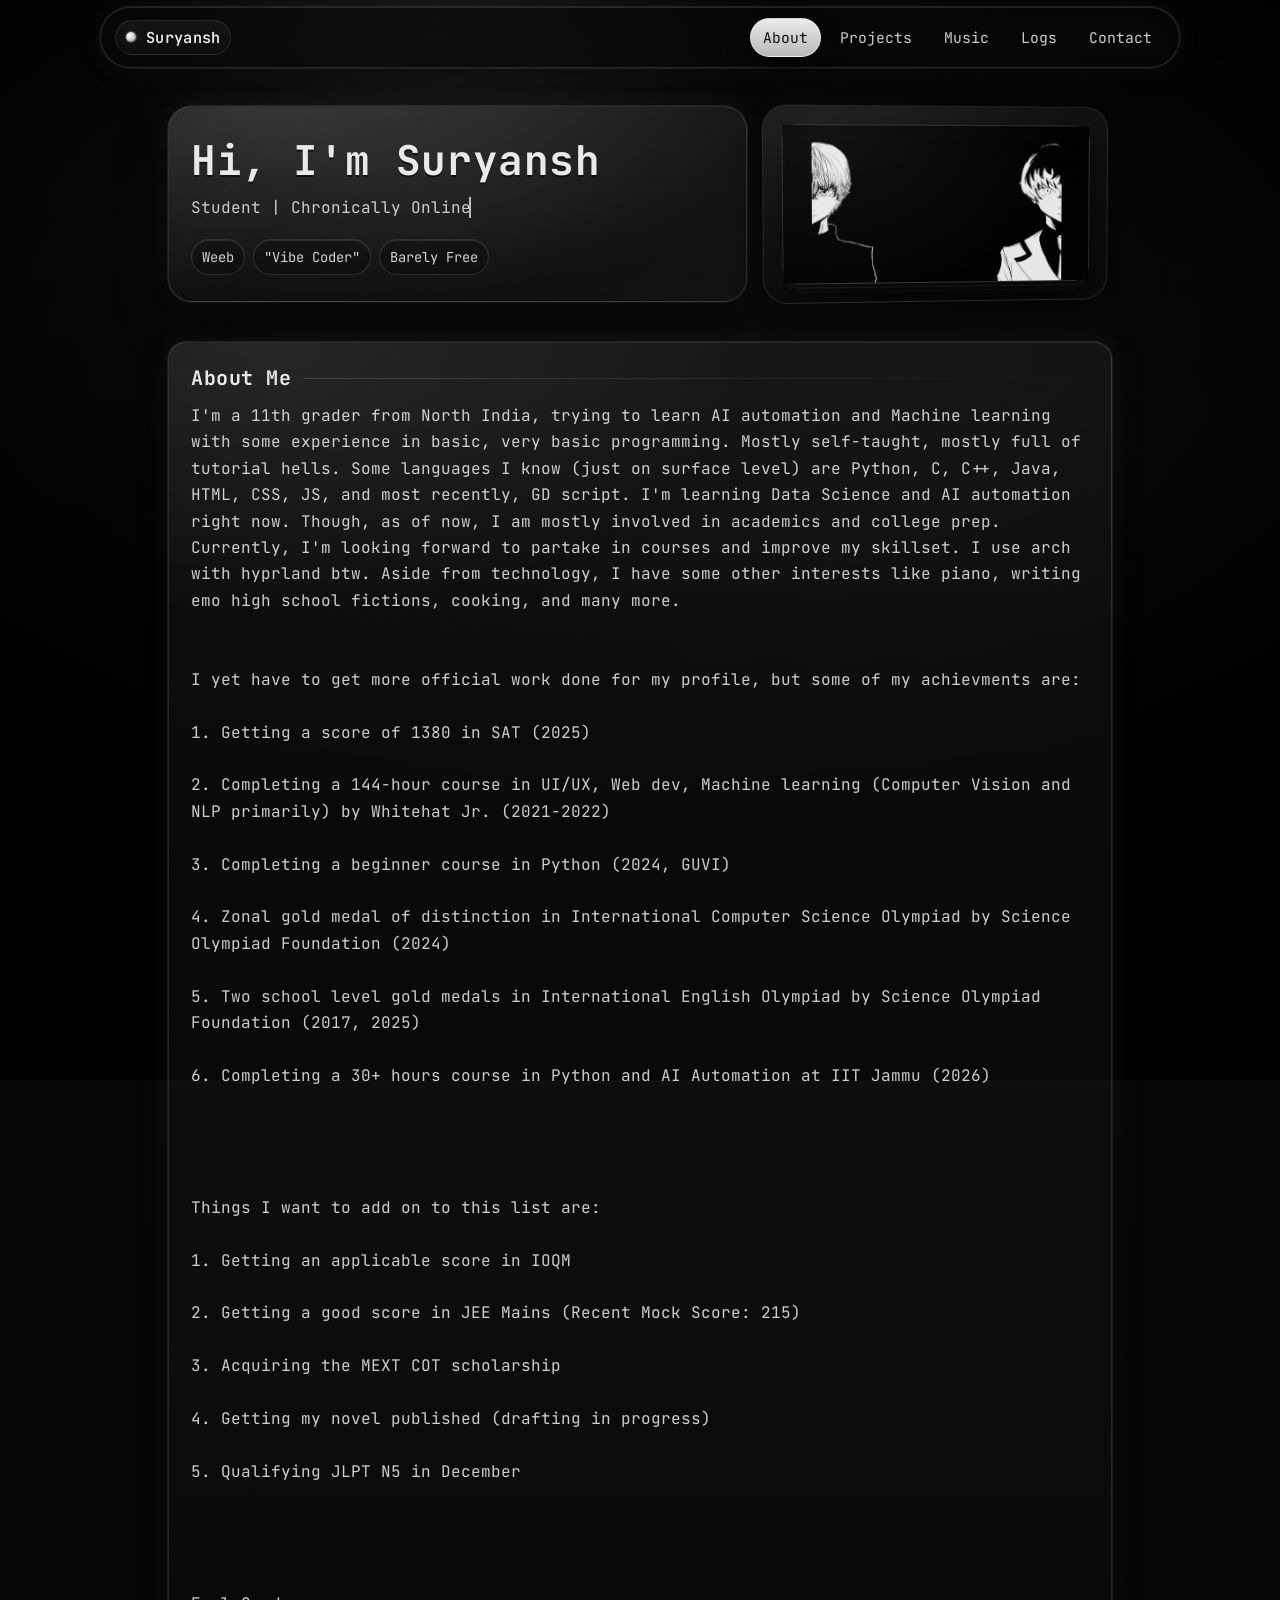
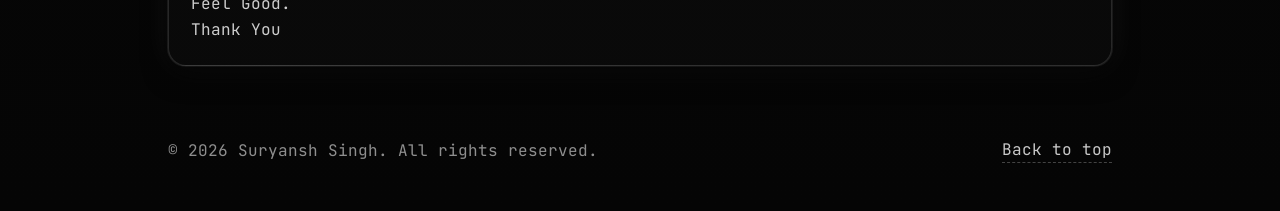
==== commit 70731808: "index.html: routine edit" ====
--- a/index.html
+++ b/index.html
@@ -72,29 +72,28 @@
             I'm a 11th grader from North India, trying to learn AI automation and Machine learning with some experience in basic, very basic programming.
             Mostly self-taught, mostly full of tutorial hells.
             Some languages I know (just on surface level) are Python, C, C++, Java, HTML, CSS, JS, and most recently, GD script.
-            As of now, I am mostly involved in academics and college prep.
+            I'm learning Data Science and AI automation right now.
+            Though, as of now, I am mostly involved in academics and college prep.
             Currently, I'm looking forward to partake in courses and improve my skillset.
             I use arch with hyprland btw.
             Aside from technology, I have some other interests like piano, writing emo high school fictions, cooking, and many more.
             <br><br><br>
-            I am going to IIT Jammu for a Summer School 6-day course in Python and AI Automation(1 June - 6 June).
-            I look forward to make out some projects during that course, and also to be more competent for future ideas.
             I yet have to get more official work done for my profile, but some of my achievments are:<br><br>
             1. Getting a score of 1380 in SAT (2025)<br><br>
             2. Completing a 144-hour course in UI/UX, Web dev, Machine learning (Computer Vision and NLP primarily) by Whitehat Jr. (2021-2022)<br><br>
             3. Completing a beginner course in Python (2024, GUVI)<br><br>
             4. Zonal gold medal of distinction in International Computer Science Olympiad by Science Olympiad Foundation (2024)<br><br>
             5. Two school level gold medals in International English Olympiad by Science Olympiad Foundation (2017, 2025)<br><br>
+            6. Completing a 30+ hours course in Python and AI Automation at IIT Jammu (2026)<br><br>
             <br><br><br>
             Things I want to add on to this list are:<br><br>
             1. Getting an applicable score in IOQM<br><br>
-            2. Completing the upcoming course in IIT Jammu<br><br>
-            3. Getting a good score in JEE Mains (Recent Mock Score: 215)<br><br>
-            4. Acquiring the MEXT COT scholarship<br><br>
-            5. Getting my novel published (drafting in progress)<br><br>
-            6. Qualifying JLPT N5 in December<br><br>
+            2. Getting a good score in JEE Mains (Recent Mock Score: 215)<br><br>
+            3. Acquiring the MEXT COT scholarship<br><br>
+            4. Getting my novel published (drafting in progress)<br><br>
+            5. Qualifying JLPT N5 in December<br><br>
             <br><br><br>
-            I will never lie to anyone again, and I'll do my best to become a better person. It is, after all, one of the major goals in my growth for the upcoming years.
+            Feel Good.
             <br>
             Thank You
           </p>
@@ -167,7 +166,7 @@
       <div class="container">
         <div class="panel">
           <div class="panel__header">
-            <h2>Game Project Log</h2>
+            <h2>Project Log</h2>
             <div class="panel__line"></div>
           </div>
 
@@ -175,6 +174,10 @@
             <article class="card card--log">
               <h3>LOG #1</h3>
               <p>Updating This Website!</p>
+            </article>
+            <article class="card card--log">
+              <h3>LOG #2</h3>
+              <p>Initializing Project Atlas!</p>
             </article>
           </div>
         </div>
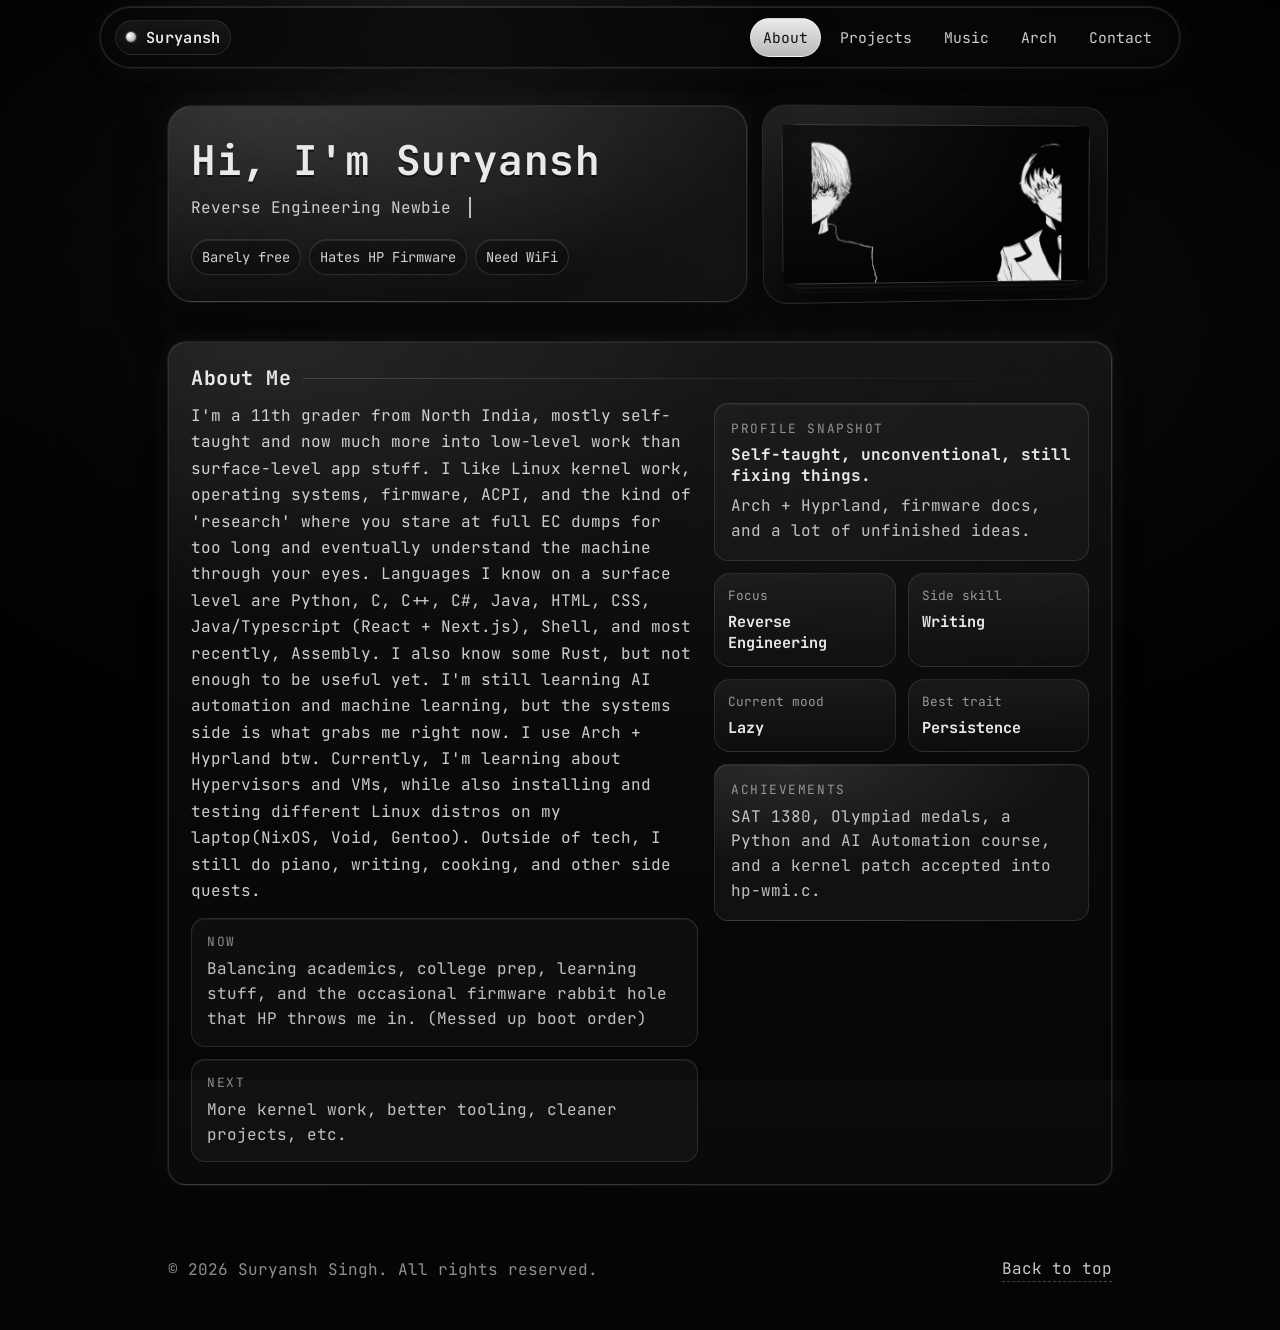
==== commit 712492b0: "portfolio: revamp 2" ====
--- a/index.html
+++ b/index.html
@@ -25,11 +25,11 @@
       </div>
 
       <ul class="tabs" role="tablist" aria-label="Sections">
-        <li class="tab active" role="tab" aria-selected="true" tabindex="0" data-tab="about">About</li>
-        <li class="tab" role="tab" aria-selected="false" tabindex="0" data-tab="projects">Projects</li>
-        <li class="tab" role="tab" aria-selected="false" tabindex="0" data-tab="music">Music</li>
-        <li class="tab" role="tab" aria-selected="false" tabindex="0" data-tab="logs">Logs</li>
-        <li class="tab" role="tab" aria-selected="false" tabindex="0" data-tab="contact">Contact</li>
+        <li id="about-tab" class="tab active" role="tab" aria-selected="true" tabindex="0" data-tab="about">About</li>
+        <li id="projects-tab" class="tab" role="tab" aria-selected="false" tabindex="0" data-tab="projects">Projects</li>
+        <li id="music-tab" class="tab" role="tab" aria-selected="false" tabindex="0" data-tab="music">Music</li>
+        <li id="playground-tab" class="tab" role="tab" aria-selected="false" tabindex="0" data-tab="playground">Arch</li>
+        <li id="contact-tab" class="tab" role="tab" aria-selected="false" tabindex="0" data-tab="contact">Contact</li>
       </ul>
 
       <div class="nav__hint">Tab / click</div>
@@ -40,12 +40,12 @@
     <div class="container hero">
       <div class="hero__panel">
         <h1 class="hero__title">Hi, I'm Suryansh</h1>
-        <p class="hero__subtitle">Student | Chronically Online</Wannabe-Honest></p>
+        <p class="hero__subtitle">Reverse Engineering Newbie</p>
 
         <div class="hero__meta">
-          <span class="pill">Weeb</span>
-          <span class="pill">"Vibe Coder"</span>
-          <span class="pill">Barely Free</span>
+          <span class="pill">Barely free</span>
+          <span class="pill">Hates HP Firmware</span>
+          <span class="pill">Need WiFi</span>
         </div>
       </div>
 
@@ -68,39 +68,68 @@
             <div class="panel__line"></div>
           </div>
 
-          <p class="lead">
-            I'm a 11th grader from North India, trying to learn AI automation and Machine learning with some experience in basic, very basic programming.
-            Mostly self-taught, mostly full of tutorial hells.
-            Some languages I know (just on surface level) are Python, C, C++, Java, HTML, CSS, JS, and most recently, GD script.
-            I'm learning Data Science and AI automation right now.
-            Though, as of now, I am mostly involved in academics and college prep.
-            Currently, I'm looking forward to partake in courses and improve my skillset.
-            I use arch with hyprland btw.
-            Aside from technology, I have some other interests like piano, writing emo high school fictions, cooking, and many more.
-            <br><br><br>
-            I yet have to get more official work done for my profile, but some of my achievments are:<br><br>
-            1. Getting a score of 1380 in SAT (2025)<br><br>
-            2. Completing a 144-hour course in UI/UX, Web dev, Machine learning (Computer Vision and NLP primarily) by Whitehat Jr. (2021-2022)<br><br>
-            3. Completing a beginner course in Python (2024, GUVI)<br><br>
-            4. Zonal gold medal of distinction in International Computer Science Olympiad by Science Olympiad Foundation (2024)<br><br>
-            5. Two school level gold medals in International English Olympiad by Science Olympiad Foundation (2017, 2025)<br><br>
-            6. Completing a 30+ hours course in Python and AI Automation at IIT Jammu (2026)<br><br>
-            <br><br><br>
-            Things I want to add on to this list are:<br><br>
-            1. Getting an applicable score in IOQM<br><br>
-            2. Getting a good score in JEE Mains (Recent Mock Score: 215)<br><br>
-            3. Acquiring the MEXT COT scholarship<br><br>
-            4. Getting my novel published (drafting in progress)<br><br>
-            5. Qualifying JLPT N5 in December<br><br>
-            <br><br><br>
-            Feel Good.
-            <br>
-            Thank You
-          </p>
+          <div class="aboutGrid">
+            <div class="aboutCopy">
+              <p class="lead">
+                I'm a 11th grader from North India, mostly self-taught and now much more into low-level work than surface-level app stuff.
+                I like Linux kernel work, operating systems, firmware, ACPI, and the kind of 'research' where you stare at full EC dumps for too long and eventually understand the machine through your eyes.
+                Languages I know on a surface level are Python, C, C++, C#, Java, HTML, CSS, Java/Typescript (React + Next.js), Shell, and most recently, Assembly. I also know some Rust, but not enough to be useful yet.
+                I'm still learning AI automation and machine learning, but the systems side is what grabs me right now.
+                I use Arch + Hyprland btw.
+                Currently, I'm learning about Hypervisors and VMs, while also installing and testing different Linux distros on my laptop(NixOS, Void, Gentoo).
+                Outside of tech, I still do piano, writing, cooking, and other side quests.
+              </p>
+
+              <div class="aboutTimeline">
+                <div class="aboutTimeline__item">
+                  <span class="aboutTimeline__label">Now</span>
+                  <p>Balancing academics, college prep, learning stuff, and the occasional firmware rabbit hole that HP throws me in. (Messed up boot order)</p>
+                </div>
+                <div class="aboutTimeline__item">
+                  <span class="aboutTimeline__label">Next</span>
+                  <p>More kernel work, better tooling, cleaner projects, etc.</p>
+                </div>
+              </div>
+            </div>
+
+            <aside class="aboutSide">
+              <div class="miniStatCard">
+                <span class="miniStatCard__label">Profile Snapshot</span>
+                <strong>Self-taught, unconventional, still fixing things.</strong>
+                <p>Arch + Hyprland, firmware docs, and a lot of unfinished ideas.</p>
+              </div>
+
+              <div class="miniStatGrid">
+                <div class="miniStat">
+                  <span>Focus</span>
+                  <strong>Reverse Engineering</strong>
+                </div>
+                <div class="miniStat">
+                  <span>Side skill</span>
+                  <strong>Writing</strong>
+                </div>
+                <div class="miniStat">
+                  <span>Current mood</span>
+                  <strong>Lazy</strong>
+                </div>
+                <div class="miniStat">
+                  <span>Best trait</span>
+                  <strong>Persistence</strong>
+                </div>
+              </div>
+
+              <div class="miniStatCard miniStatCard--accent">
+                <span class="miniStatCard__label">Achievements</span>
+                <p>
+                  SAT 1380, Olympiad medals, a Python and AI Automation course, and a kernel patch accepted into hp-wmi.c.
+                </p>
+              </div>
+            </aside>
+          </div>
         </div>
       </div>
     </section>
-    <section id="projects" class="tab-content" role="tabpanel">
+    <section id="projects" class="tab-content" role="tabpanel" aria-labelledby="projects-tab">
       <div class="container">
         <div class="panel">
           <div class="panel__header">
@@ -143,7 +172,7 @@
       </div>
     </section>
 
-    <section id="music" class="tab-content" role="tabpanel">
+    <section id="music" class="tab-content" role="tabpanel" aria-labelledby="music-tab">
       <div class="container">
         <div class="panel">
           <div class="panel__header">
@@ -162,28 +191,34 @@
       </div>
     </section>
 
-    <section id="logs" class="tab-content" role="tabpanel">
+    <section id="playground" class="tab-content" role="tabpanel" aria-labelledby="playground-tab">
       <div class="container">
         <div class="panel">
           <div class="panel__header">
-            <h2>Project Log</h2>
+            <h2>Fake-Arch</h2>
             <div class="panel__line"></div>
           </div>
 
-          <div class="grid grid--logs">
-            <article class="card card--log">
-              <h3>LOG #1</h3>
-              <p>Updating This Website!</p>
-            </article>
-            <article class="card card--log">
-              <h3>LOG #2</h3>
-              <p>Initializing Project Atlas!</p>
-            </article>
+          <div class="playgroundShell">
+            <section class="terminalPane">
+              <div class="terminalPane__topbar">
+                <span>bash</span>
+                <span id="terminalClock">--:--</span>
+              </div>
+
+              <div class="terminalOutput" id="terminalOutput" aria-live="polite"></div>
+
+              <form class="terminalInputRow" id="terminalForm">
+                <label class="terminalPrompt" for="terminalInput">suryansh@arch ~ $</label>
+                <input id="terminalInput" class="terminalInput" type="text" autocomplete="off" spellcheck="false" placeholder="Try ls, cd, cat, pwd, tree, whoami, uname -a, date..." />
+                <button class="actionButton terminalButton" type="submit">Run</button>
+              </form>
+            </section>
           </div>
         </div>
       </div>
     </section>
-    <section id="contact" class="tab-content" role="tabpanel">
+    <section id="contact" class="tab-content" role="tabpanel" aria-labelledby="contact-tab">
       <div class="container">
         <div class="panel">
           <div class="panel__header">
@@ -196,7 +231,25 @@
               <h3>Discord</h3>
               <p><span class="mono">swordsarecoolest</span></p>
             </div>
-
+          <div class="card card--inline">
+            <h3>Github</h3>
+                 <a
+                 href="https://github.com/SuryanshSingh123"
+                 target="_blank"
+                 rel="noopener noreferrer"
+                 aria-label="GitHub"
+                 >
+                 <svg
+                  width="32"
+                  height="32"
+                  viewBox="0 0 24 24"
+                  fill="currentColor"
+                  style="color:white; transition:0.3s;"
+                  >
+                  <path d="M12 .5C5.65.5.5 5.65.5 12c0 5.08 3.29 9.39 7.86 10.91.58.1.79-.25.79-.56 0-.28-.01-1.21-.02-2.2-3.2.7-3.88-1.36-3.88-1.36-.52-1.33-1.28-1.69-1.28-1.69-1.04-.71.08-.7.08-.7 1.15.08 1.75 1.18 1.75 1.18 1.02 1.75 2.68 1.24 3.33.95.1-.74.4-1.24.72-1.53-2.55-.29-5.23-1.28-5.23-5.67 0-1.25.45-2.28 1.18-3.08-.12-.29-.51-1.46.11-3.05 0 0 .97-.31 3.18 1.18a11.1 11.1 0 0 1 5.79 0c2.21-1.49 3.18-1.18 3.18-1.18.62 1.59.23 2.76.11 3.05.74.8 1.18 1.83 1.18 3.08 0 4.4-2.69 5.37-5.25 5.66.41.35.78 1.03.78 2.09 0 1.51-.01 2.73-.01 3.1 0 .31.21.67.8.56A11.51 11.51 0 0 0 23.5 12C23.5 5.65 18.35.5 12 .5Z"/>
+                  </svg>
+                  </a>
+            </div>
             <div class="card card--inline">
               <h3>Tip</h3>
               <p class="muted">Click tabs, use keyboard, hover cards. Have a good day.</p>
@@ -217,6 +270,342 @@
   <script>
     const tabs = document.querySelectorAll('.tab');
     const contents = document.querySelectorAll('.tab-content');
+    const stack = document.querySelector('.hero__cardStack');
+    const terminalOutput = document.getElementById('terminalOutput');
+    const terminalForm = document.getElementById('terminalForm');
+    const terminalInput = document.getElementById('terminalInput');
+    const terminalClock = document.getElementById('terminalClock');
+
+    const filesystem = {
+      type: 'dir',
+      children: {
+        bin: {
+          type: 'dir',
+          children: {
+            bash: { type: 'file', content: '#!/usr/bin/env bash' },
+            ls: { type: 'file', content: '#!/usr/bin/env bash' },
+            cat: { type: 'file', content: '#!/usr/bin/env bash' }
+          }
+        },
+        etc: {
+          type: 'dir',
+          children: {
+            'os-release': {
+              type: 'file',
+              content: 'NAME="Arch Linux"\nPRETTY_NAME="Arch Linux"\nID=arch\nBUILD_ID=rolling'
+            },
+            pacman: {
+              type: 'dir',
+              children: {
+                mirrorlist: {
+                  type: 'file',
+                  content: 'Server = https://geo.mirror.pkgbuild.com/$repo/os/$arch'
+                }
+              }
+            }
+          }
+        },
+        home: {
+          type: 'dir',
+          children: {
+            suryansh: {
+              type: 'dir',
+              children: {
+                Desktop: { type: 'dir', children: {} },
+                Downloads: { type: 'dir', children: {} },
+                Music: { type: 'dir', children: {} },
+                Pictures: { type: 'dir', children: {} },
+                Projects: { type: 'dir', children: {} },
+                Documents: {
+                  type: 'dir',
+                  children: {
+                    'portfolio-tabs': {
+                      type: 'dir',
+                      children: {
+                        'about.md': {
+                          type: 'file',
+                          content: '# About\n\nKernel contributor, systems nerd, and Arch user.'
+                        },
+                        'projects.md': {
+                          type: 'file',
+                          content: '# Projects\n\nOld builds, practice repos, and this website.'
+                        },
+                        'music.md': {
+                          type: 'file',
+                          content: '# Music\n\nSpotify playlist and background noise.'
+                        },
+                        'arch.md': {
+                          type: 'file',
+                          content: '# Arch\n\nA tiny black CLI shell with ordinary bash commands.'
+                        },
+                        'contact.md': {
+                          type: 'file',
+                          content: '# Contact\n\nDiscord and GitHub links.'
+                        }
+                      }
+                    }
+                  }
+                },
+                'README.txt': {
+                  type: 'file',
+                  content: 'suryansh@arch\nnotes: portfolio / kernel / systems / side quests\nstatus: building'
+                }
+              }
+            }
+          }
+        },
+        var: { type: 'dir', children: {} }
+      }
+    };
+
+    const shellState = {
+      cwd: '/home/suryansh'
+    };
+
+    function getNode(path) {
+      if (path === '/') return filesystem;
+      const parts = path.split('/').filter(Boolean);
+      let node = filesystem;
+      for (const part of parts) {
+        if (!node.children || !node.children[part]) return null;
+        node = node.children[part];
+      }
+      return node;
+    }
+
+    function resolvePath(inputPath) {
+      if (!inputPath || inputPath === '.') return shellState.cwd;
+      const absolute = inputPath.startsWith('/');
+      const base = absolute ? [] : shellState.cwd.split('/').filter(Boolean);
+      const resolved = [...base];
+      inputPath.split('/').filter(Boolean).forEach(segment => {
+        if (segment === '.') return;
+        if (segment === '..') {
+          resolved.pop();
+          return;
+        }
+        resolved.push(segment);
+      });
+      return '/' + resolved.join('/');
+    }
+
+    function appendLine(text, className = '') {
+      const line = document.createElement('div');
+      line.className = ['terminalLine', className].filter(Boolean).join(' ');
+      line.textContent = text;
+      terminalOutput.appendChild(line);
+      terminalOutput.scrollTop = terminalOutput.scrollHeight;
+    }
+
+    function appendBlock(text, className = '') {
+      const block = document.createElement('pre');
+      block.className = ['terminalBlock', className].filter(Boolean).join(' ');
+      block.textContent = text;
+      terminalOutput.appendChild(block);
+      terminalOutput.scrollTop = terminalOutput.scrollHeight;
+    }
+
+    function listDirectory(path) {
+      const node = getNode(path);
+      if (!node || node.type !== 'dir') return null;
+      return Object.entries(node.children || {})
+        .map(([name, child]) => `${child.type === 'dir' ? 'd' : '-'} ${name}`)
+        .join('\n') || '(empty directory)';
+    }
+
+    function treeLines(node, currentPath = '/') {
+      if (!node || node.type !== 'dir') return [];
+      const lines = [];
+      Object.entries(node.children || {}).forEach(([name, child]) => {
+        const nextPath = currentPath === '/' ? `/${name}` : `${currentPath}/${name}`;
+        lines.push(nextPath + (child.type === 'dir' ? '/' : ''));
+        if (child.type === 'dir') {
+          lines.push(...treeLines(child, nextPath));
+        }
+      });
+      return lines;
+    }
+
+    function updateClock() {
+      if (!terminalClock) return;
+      terminalClock.textContent = new Date().toLocaleTimeString([], { hour: '2-digit', minute: '2-digit' });
+    }
+
+    function hasRmRfFlags(flagArgs) {
+      const flags = new Set();
+
+      for (const arg of flagArgs) {
+        if (!arg || !arg.startsWith('-') || arg === '-' || arg.startsWith('--')) {
+          continue;
+        }
+
+        for (const flag of arg.slice(1)) {
+          flags.add(flag);
+        }
+      }
+
+      return flags.has('r') && flags.has('f');
+    }
+
+    function handleCommand(commandLine) {
+      const trimmed = commandLine.trim();
+      if (!trimmed) return;
+      appendLine(`suryansh@arch ${shellState.cwd} $ ${trimmed}`, 'terminalLine--prompt');
+
+      const [command, ...args] = trimmed.split(/\s+/);
+      const restText = args.join(' ');
+
+      if (command === 'sudo') {
+        if (args[0] === 'rm' && hasRmRfFlags(args.slice(1))) {
+          appendBlock('nuh uh\nthat command is not getting root privileges on this machine.');
+          return;
+        }
+
+        appendBlock([
+          'sudo: nice try.',
+          'this shell is not giving you root today.',
+          'hint: maybe try `whoami` instead.'
+        ].join('\n'));
+        return;
+      }
+
+      if (command === 'rm' && hasRmRfFlags(args)) {
+        appendBlock('nuh uh\nnot deleting anything with that energy.');
+        return;
+      }
+
+      if (command === 'rm' && (args.includes('/') || args.includes('/*') || args.includes('--no-preserve-root'))) {
+        appendBlock('absolutely not.\nthat is a bad life choice.');
+        return;
+      }
+
+      if (command === 'shutdown' || command === 'reboot' || command === 'poweroff') {
+        appendBlock(`${command}: denied\nthis portfolio is staying online.`);
+        return;
+      }
+
+      if (command === 'help') {
+        appendBlock([
+          'help       show commands',
+          'pwd        print current path',
+          'ls [p]     list directory',
+          'tree       show filesystem tree',
+          'cd [p]     change directory',
+          'cat p      print file content',
+          'whoami     print user name',
+          'uname [-a] print system info',
+          'date       print date and time',
+          'hostname   print host name',
+          'neofetch   show arch info',
+          'echo text  print text',
+          'clear      clear terminal'
+        ].join('\n'));
+        return;
+      }
+
+      if (command === 'clear') {
+        terminalOutput.innerHTML = '';
+        return;
+      }
+
+      if (command === 'pwd') {
+        appendLine(shellState.cwd);
+        return;
+      }
+
+      if (command === 'whoami') {
+        appendLine('suryansh');
+        return;
+      }
+
+      if (command === 'hostname') {
+        appendLine('arch-workstation');
+        return;
+      }
+
+      if (command === 'date') {
+        appendLine(new Date().toString());
+        return;
+      }
+
+      if (command === 'uname') {
+        appendLine(args.includes('-a') ? 'Linux arch-workstation 6.x.x-arch1-1 #1 SMP PREEMPT_DYNAMIC x86_64 GNU/Linux' : 'Linux');
+        return;
+      }
+
+      if (command === 'ls') {
+        const targetPath = resolvePath(args[0] || shellState.cwd);
+        const listing = listDirectory(targetPath);
+        if (listing === null) {
+          appendLine(`ls: cannot access '${args[0] || shellState.cwd}': No such file or directory`);
+          return;
+        }
+        appendBlock(listing);
+        return;
+      }
+
+      if (command === 'tree') {
+        appendBlock(treeLines(filesystem).join('\n') || '(empty)');
+        return;
+      }
+
+      if (command === 'cd') {
+        const targetPath = resolvePath(args[0] || '/home/suryansh');
+        const node = getNode(targetPath);
+        if (!node || node.type !== 'dir') {
+          appendLine(`cd: no such file or directory: ${args[0] || ''}`.trim());
+          return;
+        }
+        shellState.cwd = targetPath;
+        appendLine('');
+        return;
+      }
+
+      if (command === 'cat') {
+        if (!args[0]) {
+          appendLine('cat: missing file operand');
+          return;
+        }
+        const targetPath = resolvePath(args[0]);
+        const node = getNode(targetPath);
+        if (!node || node.type !== 'file') {
+          appendLine(`cat: ${args[0]}: No such file`);
+          return;
+        }
+        appendBlock(node.content);
+        return;
+      }
+
+      if (command === 'neofetch') {
+        appendBlock([
+
+          `Terrible neofetch`,
+          '                   -`',
+          '                  .o+`                 suryansh@arch',
+          '                 `ooo/',
+          '                `+oooo:',
+          '               `+oooooo:',
+          '               -+oooooo+:',
+          '             `/:-:++oooo+:',
+          '            `/++++/+++++++:'
+        ].join('\n'));
+        appendBlock([
+          'OS: Arch Linux',
+          'Shell: bash',
+          'WM: Hyprland',
+          'Kernel: Linux',
+          'Status: Sleeping',
+        ].join('\n'));
+        return;
+      }
+
+      if (command === 'echo') {
+        appendLine(restText);
+        return;
+      }
+
+      appendLine(`${command}: command not found`);
+    }
 
     function setActive(tab) {
       tabs.forEach(t => {
@@ -233,7 +622,7 @@
       const panel = document.getElementById(tab.dataset.tab);
       panel.classList.add('active');
       panel.style.animation = 'none';
-      panel.offsetHeight; //refloww
+      panel.offsetHeight;
       panel.style.animation = '';
     }
 
@@ -255,7 +644,16 @@
         }
       });
     });
-    const stack = document.querySelector('.hero__cardStack');
+
+    if (terminalForm) {
+      terminalForm.addEventListener('submit', (event) => {
+        event.preventDefault();
+        handleCommand(terminalInput.value);
+        terminalInput.value = '';
+        terminalInput.focus();
+      });
+    }
+
     window.addEventListener('mousemove', (e) => {
       if (!stack) return;
       const x = (e.clientX / window.innerWidth - 0.5);
@@ -263,7 +661,11 @@
       stack.style.setProperty('--rx', String((-y * 6).toFixed(2)) + 'deg');
       stack.style.setProperty('--ry', String((x * 10).toFixed(2)) + 'deg');
     }, { passive: true });
+
+    appendLine('Welcome to the Arch playground. Type help to see commands.');
+    appendLine('Filesystem backed by /arch-fs in the workspace.');
+    updateClock();
+    window.setInterval(updateClock, 30000);
   </script>
 </body>
 </html>
-
--- a/style.css
+++ b/style.css
@@ -313,6 +313,86 @@
   color: rgba(255,255,255,.80);
   line-height: 1.65;
   font-size: 1rem;
+}
+.aboutGrid{
+  margin-top: 12px;
+  display:grid;
+  grid-template-columns: 1.15fr .85fr;
+  gap: 16px;
+  align-items:start;
+}
+.aboutCopy{
+  display:grid;
+  gap: 14px;
+}
+.aboutTimeline{
+  display:grid;
+  gap: 12px;
+}
+.aboutTimeline__item,
+.miniStatCard,
+.statusItem{
+  border-radius: var(--radius2);
+  border: 1px solid rgba(255,255,255,.11);
+  background: rgba(255,255,255,.03);
+  box-shadow: inset 0 1px 0 rgba(255,255,255,.06);
+}
+.aboutTimeline__item{
+  padding: 14px 15px;
+}
+.aboutTimeline__label,
+.miniStatCard__label,
+.statusItem span{
+  display:block;
+  margin-bottom: 7px;
+  color: rgba(255,255,255,.52);
+  font-size: .8rem;
+  letter-spacing: .12em;
+  text-transform: uppercase;
+}
+.aboutTimeline__item p,
+.miniStatCard p{
+  margin:0;
+  color: rgba(255,255,255,.74);
+  line-height: 1.55;
+}
+.aboutSide{
+  display:grid;
+  gap: 12px;
+}
+.miniStatCard{
+  padding: 16px;
+}
+.miniStatCard strong{
+  display:block;
+  margin-bottom: 8px;
+  font-size: 1rem;
+}
+.miniStatGrid{
+  display:grid;
+  grid-template-columns: repeat(2, minmax(0, 1fr));
+  gap: 12px;
+}
+.miniStat{
+  padding: 13px;
+  border-radius: 16px;
+  border: 1px solid rgba(255,255,255,.10);
+  background: linear-gradient(180deg, rgba(255,255,255,.06), rgba(255,255,255,.02));
+}
+.miniStat span{
+  display:block;
+  color: rgba(255,255,255,.56);
+  font-size:.8rem;
+  margin-bottom: 7px;
+}
+.miniStat strong{
+  display:block;
+  font-size: .95rem;
+}
+.miniStatCard--accent{
+  background:
+    radial-gradient(500px 180px at 20% 0%, rgba(255,255,255,.10), transparent 55%),
+    rgba(255,255,255,.04);
 }
 .muted{ color: rgba(255,255,255,.64); }
 
@@ -395,6 +475,269 @@
   background: rgba(255,255,255,.06);
 }
 
+.playgroundShell{
+  display:grid;
+  grid-template-columns: 1fr;
+  gap: 16px;
+  margin-top: 14px;
+}
+.filesystemPane,
+.terminalPane{
+  border-radius: var(--radius2);
+  border: 1px solid rgba(255,255,255,.08);
+  background: #050505;
+  box-shadow: 0 0 0 1px rgba(255,255,255,.03);
+}
+.filesystemPane{
+  padding: 14px;
+  display:grid;
+  gap: 12px;
+}
+.filesystemPane__topbar,
+.terminalPane__topbar{
+  display:flex;
+  align-items:center;
+  justify-content:space-between;
+  gap: 10px;
+  border-radius: 12px;
+  border: 1px solid rgba(255,255,255,.06);
+  background: #090909;
+  padding: 10px 12px;
+  color: rgba(255,255,255,.72);
+  font-size: .86rem;
+}
+.windowDot{
+  width: 10px;
+  height: 10px;
+  border-radius: 999px;
+  background: rgba(255,255,255,.35);
+  box-shadow: 0 0 0 1px rgba(255,255,255,.08);
+}
+.filesystemPane__topbar strong,
+.terminalPane__topbar span{
+  font-weight: 600;
+}
+.filesystemMeta{
+  display:flex;
+  justify-content:space-between;
+  gap: 12px;
+  flex-wrap:wrap;
+}
+.filesystemMeta > div{
+  flex: 1 1 150px;
+  padding: 12px;
+  border-radius: 14px;
+  border: 1px solid rgba(255,255,255,.07);
+  background: #080808;
+}
+.filesystemMeta__label{
+  display:block;
+  margin-bottom: 6px;
+  color: rgba(255,255,255,.52);
+  font-size: .76rem;
+  letter-spacing: .12em;
+  text-transform: uppercase;
+}
+.filesystemTree{
+  display:grid;
+  gap: 6px;
+  max-height: 340px;
+  overflow:auto;
+  padding-right: 4px;
+}
+.fsNode{
+  width:100%;
+  text-align:left;
+  border: 1px solid rgba(255,255,255,.08);
+  border-radius: 12px;
+  background: #000;
+  color: rgba(255,255,255,.82);
+  padding: 9px 12px;
+  font: inherit;
+  cursor:pointer;
+  transition: transform .2s var(--ease), background .2s var(--ease), border-color .2s var(--ease);
+}
+.fsNode:hover{
+  transform: translateX(2px);
+  background: rgba(255,255,255,.04);
+  border-color: rgba(255,255,255,.14);
+}
+.fsNode.is-active{
+  background: linear-gradient(180deg, rgba(255,255,255,.92), rgba(255,255,255,.72));
+  color: rgba(0,0,0,.92);
+}
+.fsNode.is-dir{ font-weight: 600; }
+.filesystemPreview{
+  border-radius: 14px;
+  border: 1px solid rgba(255,255,255,.08);
+  background: #000;
+  padding: 12px;
+}
+.filesystemPreview pre,
+.terminalBlock,
+.terminalLine{
+  margin: 0;
+  white-space: pre-wrap;
+  word-break: break-word;
+  font: inherit;
+}
+.filesystemPreview pre{
+  margin-top: 8px;
+  color: rgba(255,255,255,.76);
+  line-height: 1.5;
+}
+.terminalPane{
+  padding: 14px;
+  display:grid;
+  grid-template-rows: auto 1fr auto;
+  min-height: 100%;
+}
+.terminalOutput{
+  min-height: 360px;
+  max-height: 520px;
+  overflow:auto;
+  padding: 12px 4px 8px 2px;
+  display:grid;
+  gap: 10px;
+  background: #000;
+}
+.terminalLine,
+.terminalBlock{
+  color: rgba(255,255,255,.84);
+  line-height: 1.55;
+}
+.terminalLine--prompt{
+  color: rgba(255,255,255,.58);
+}
+.terminalBlock{
+  padding: 10px 12px;
+  border-radius: 14px;
+  border: 1px solid rgba(255,255,255,.08);
+  background: #080808;
+}
+.terminalInputRow{
+  display:grid;
+  grid-template-columns: auto 1fr auto;
+  gap: 10px;
+  align-items:center;
+  margin-top: 12px;
+}
+.terminalPrompt{
+  color: rgba(255,255,255,.58);
+  font-size: .88rem;
+}
+.terminalInput{
+  width:100%;
+  border-radius: 14px;
+  border: 1px solid rgba(255,255,255,.10);
+  background: #000;
+  color: var(--ink);
+  padding: 12px 14px;
+  font: inherit;
+  outline:none;
+}
+.terminalInput:focus{
+  border-color: rgba(255,255,255,.18);
+  box-shadow: 0 0 0 3px rgba(255,255,255,.05);
+}
+.terminalButton{
+  white-space:nowrap;
+}
+
+.playgroundShell{
+  display:grid;
+  grid-template-columns: 1fr;
+  gap: 16px;
+  margin-top: 14px;
+}
+.playgroundHero{
+  border-radius: var(--radius2);
+  border: 1px solid rgba(255,255,255,.12);
+  background:
+    radial-gradient(500px 260px at 20% 0%, rgba(255,255,255,.08), transparent 60%),
+    linear-gradient(180deg, rgba(255,255,255,.05), rgba(255,255,255,.02));
+  padding: 18px;
+  box-shadow: inset 0 1px 0 rgba(255,255,255,.08);
+}
+.playgroundHero h3{
+  margin: 8px 0 10px;
+  font-size: 1.35rem;
+  line-height: 1.2;
+}
+.playgroundHero p{
+  margin: 0;
+  color: rgba(255,255,255,.75);
+  line-height: 1.6;
+}
+.playgroundActions{
+  margin-top: 16px;
+  display:flex;
+  flex-wrap:wrap;
+  gap: 10px;
+}
+.actionButton,
+.togglePill{
+  appearance:none;
+  border: 1px solid rgba(255,255,255,.13);
+  background: rgba(255,255,255,.07);
+  color: rgba(255,255,255,.88);
+  border-radius: 999px;
+  padding: 10px 14px;
+  font: inherit;
+  cursor:pointer;
+  transition: transform .22s var(--ease), background .22s var(--ease), border-color .22s var(--ease);
+}
+.actionButton:hover,
+.togglePill:hover{
+  transform: translateY(-1px);
+  border-color: rgba(255,255,255,.22);
+  background: rgba(255,255,255,.10);
+}
+.actionButton--ghost{
+  background: transparent;
+}
+.playgroundCards{
+  display:grid;
+  grid-template-columns: repeat(2, minmax(0, 1fr));
+  gap: 14px;
+}
+.playgroundCard{
+  min-height: 100%;
+}
+.playgroundCard--wide{
+  grid-column: 1 / -1;
+}
+.promptChip{
+  display:inline-flex;
+  align-items:center;
+  min-height: 56px;
+  padding: 12px 14px;
+  border-radius: 16px;
+  border: 1px solid rgba(255,255,255,.12);
+  background: rgba(255,255,255,.04);
+}
+.toggleStack{
+  display:flex;
+  flex-wrap:wrap;
+  gap: 10px;
+}
+.togglePill.is-active{
+  color: rgba(0,0,0,.92);
+  background: linear-gradient(180deg, rgba(255,255,255,.92), rgba(255,255,255,.72));
+}
+.statusBoard{
+  display:grid;
+  grid-template-columns: repeat(3, minmax(0, 1fr));
+  gap: 12px;
+}
+.statusItem{
+  padding: 14px;
+}
+.statusItem strong{
+  display:block;
+  font-size: 1rem;
+}
+
 .footer{
   padding: 22px 0 34px;
   color: rgba(255,255,255,.55);
@@ -431,6 +774,9 @@
   .hero{ grid-template-columns: 1fr; }
   .hero__cardStack{ min-height: 160px; }
   .nav__hint{ display:none; }
+  .aboutGrid,
+  .playgroundShell{ grid-template-columns: 1fr; }
+  .terminalOutput{ min-height: 300px; }
 }
 @media (max-width: 680px){
   .nav{ padding: 10px 10px; height: auto; }
@@ -439,6 +785,11 @@
   .tab{ padding: 8px 10px; }
   .card{ grid-column: span 12; }
   .contactRow .card{ grid-column: span 12; }
+  .miniStatGrid,
+  .playgroundCards,
+  .statusBoard{ grid-template-columns: 1fr; }
+  .terminalInputRow{ grid-template-columns: 1fr; }
+  .terminalPrompt{ font-size: .8rem; }
   .footer__inner{ flex-direction:column; align-items:flex-start; }
 }
 
@@ -454,4 +805,4 @@
   object-position: center;
   background: #000;
 }
-/*Yes, most of the css was vibe coded*/+/*Yes, everything is vibe coded at this point*/
